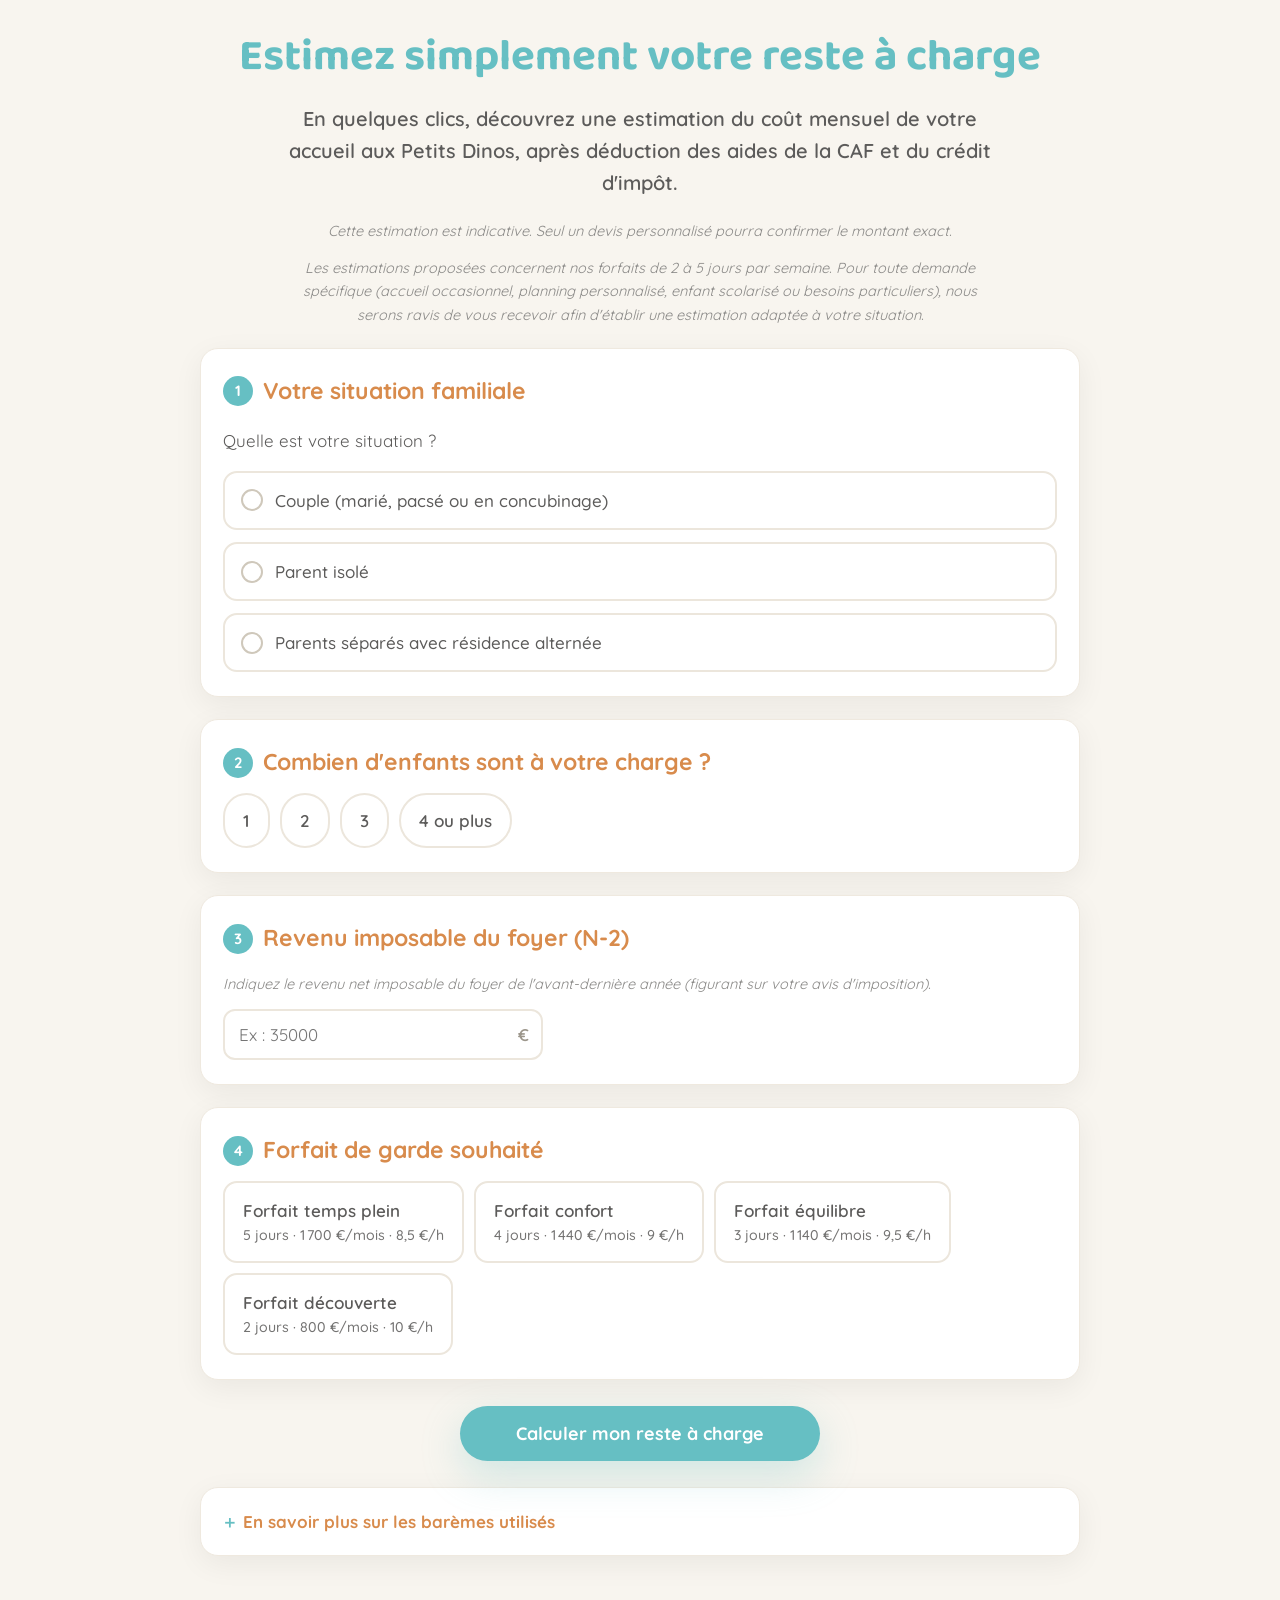
==== daggy/index.html @ 1bc68502 "daggy website" ====
<!DOCTYPE html>
<html lang="fr">
<head>
<meta charset="UTF-8" />
<meta name="viewport" content="width=device-width, initial-scale=1.0" />
<title>Estimez votre reste à charge — Les Petits Dinos</title>

<!-- Police Quicksand (sous-titres + corps de texte) -->
<link rel="preconnect" href="https://fonts.googleapis.com" />
<link rel="preconnect" href="https://fonts.gstatic.com" crossorigin />
<link href="https://fonts.googleapis.com/css2?family=Quicksand:wght@400;500;600;700&family=Baloo+2:wght@500;600;700&display=swap" rel="stylesheet" />

<style>
/* =========================================================================
   POLICE DU TITRE : "VAG Rounded Next"
   -------------------------------------------------------------------------
   Cette police n'est pas gratuite/téléchargeable automatiquement.
   - Si tu possèdes le fichier de la police (.woff2 / .otf), dépose-le à côté
     de cette page et dé-commente le bloc @font-face ci-dessous en mettant le
     bon nom de fichier. Le titre l'utilisera alors automatiquement.
   - Sinon, une police arrondie de remplacement très proche ("Baloo 2") est
     utilisée pour conserver le même style.
   =========================================================================
*/
/*
@font-face {
  font-family: "VAG Rounded Next";
  src: url("VAGRoundedNext.woff2") format("woff2");
  font-weight: 400 700;
  font-display: swap;
}
*/
</style>

<!-- =========================================================================
     ⚙️  CONFIG  —  ZONE À MODIFIER FACILEMENT
     -------------------------------------------------------------------------
     Tout ce que tu peux changer toi-même se trouve dans le bloc CONFIG juste
     en dessous (au début de la balise <script>). Tu n'as PAS besoin de
     toucher au reste de la page.

     Tu peux notamment changer :
       • le prix de tes forfaits (mensuel + tarif horaire) ;
       • les montants de prise en charge CAF (CMG) ;
       • les plafonds de revenus ;
       • les règles du crédit d'impôt.

     Pour passer un jour d'un "forfait jour" à un "forfait heure", voir la note
     "MODE TARIFAIRE" dans la CONFIG.
     ========================================================================= -->

<style>
:root{
  /* 🎨 Couleurs (modifiables) */
  --turquoise: #66BFC3;   /* Titres */
  --orange:    #D88B4C;   /* Sous-titres */
  --texte:     #5C5B5A;   /* Corps de texte */
  --beige:     #F8F5EF;   /* Fond de page */

  --turquoise-clair: #e3f3f4;
  --orange-clair:    #f7e9db;
  --blanc: #ffffff;
  --ombre: 0 8px 30px rgba(0,0,0,.06);
  --ombre-forte: 0 14px 40px rgba(102,191,195,.28);
  --radius: 18px;

  --font-titre: "VAG Rounded Next", "Baloo 2", "Quicksand", system-ui, sans-serif;
  --font-corps: "Quicksand", system-ui, -apple-system, sans-serif;
}

*{ box-sizing: border-box; }

body{
  margin:0;
  background: var(--beige);
  color: var(--texte);
  font-family: var(--font-corps);
  font-size: 17px;
  line-height: 1.6;
  -webkit-font-smoothing: antialiased;
}

.wrap{
  max-width: 920px;
  margin: 0 auto;
  padding: 32px 20px 80px;
}

/* ---------- Titres ---------- */
h1{
  font-family: var(--font-titre);
  color: var(--turquoise);
  font-size: clamp(28px, 5vw, 44px);
  line-height: 1.15;
  margin: 0 0 18px;
  text-align: center;
}
h2{
  font-family: var(--font-corps);
  color: var(--orange);
  font-weight: 700;
  font-size: clamp(18px, 3.2vw, 23px);
  margin: 0 0 14px;
}
.intro{
  text-align: center;
  max-width: 720px;
  margin: 0 auto 14px;
}
.intro .lead{
  font-weight: 600;
  color: var(--texte);
  font-size: clamp(17px, 2.4vw, 20px);
}
.note{
  font-size: 14.5px;
  color: #8a8987;
  font-style: italic;
}

/* ---------- Carte étape ---------- */
.card{
  background: var(--blanc);
  border-radius: var(--radius);
  box-shadow: var(--ombre);
  padding: 24px 22px;
  margin: 22px 0;
  border: 1px solid #efe9df;
}
.step-num{
  display:inline-flex;
  align-items:center;
  justify-content:center;
  width: 30px; height: 30px;
  border-radius: 50%;
  background: var(--turquoise);
  color: #fff;
  font-weight: 700;
  font-size: 15px;
  margin-right: 10px;
  flex: 0 0 auto;
}
.step-head{ display:flex; align-items:center; margin-bottom: 6px; }
.step-head h2{ margin: 0; }

/* ---------- Options (radios stylisées) ---------- */
.options{ display: grid; gap: 12px; margin-top: 12px; }
.opt{
  position: relative;
  display: flex;
  align-items: center;
  gap: 12px;
  padding: 14px 16px;
  border: 2px solid #ece6dc;
  border-radius: 14px;
  cursor: pointer;
  transition: all .15s ease;
  background: #fff;
  font-weight: 500;
}
.opt:hover{ border-color: var(--turquoise); background: var(--turquoise-clair); }
.opt input{ position:absolute; opacity:0; pointer-events:none; }
.opt .dot{
  width: 22px; height: 22px; border-radius: 50%;
  border: 2px solid #cfc8bb; flex: 0 0 auto;
  display:flex; align-items:center; justify-content:center;
  transition: all .15s ease;
}
.opt input:checked + .dot{ border-color: var(--turquoise); }
.opt input:checked + .dot::after{
  content:""; width: 12px; height:12px; border-radius:50%; background: var(--turquoise);
}
.opt.selected{ border-color: var(--turquoise); background: var(--turquoise-clair); }

/* Options "puces" en ligne (enfants / forfaits) */
.chips{ display:flex; flex-wrap:wrap; gap: 10px; margin-top: 12px; }
.chip{
  position: relative;
  padding: 12px 18px;
  border: 2px solid #ece6dc;
  border-radius: 999px;
  cursor: pointer;
  font-weight: 600;
  background:#fff;
  transition: all .15s ease;
  user-select: none;
}
.chip:hover{ border-color: var(--turquoise); }
.chip input{ position:absolute; opacity:0; pointer-events:none; }
.chip.selected{ background: var(--turquoise); color:#fff; border-color: var(--turquoise); }

.forfait-chip{ border-radius: 14px; padding: 14px 18px; text-align:left; }
.forfait-chip small{ display:block; font-weight:500; opacity:.85; }

/* ---------- Champs ---------- */
.field{ margin-top: 14px; }
label.lbl{ display:block; font-weight:600; margin-bottom: 6px; }
input[type="number"]{
  width: 100%;
  max-width: 320px;
  padding: 13px 14px;
  border: 2px solid #ece6dc;
  border-radius: 12px;
  font-family: var(--font-corps);
  font-size: 17px;
  color: var(--texte);
  background:#fff;
}
input[type="number"]:focus{ outline:none; border-color: var(--turquoise); }
.suffix-eu{ position: relative; max-width: 320px; }
.suffix-eu::after{
  content:"€"; position:absolute; right:14px; top:50%; transform: translateY(-50%);
  color:#9c968b; font-weight:600;
}

/* ---------- Messages contextuels ---------- */
.hint{
  margin-top: 14px;
  padding: 14px 16px;
  border-radius: 12px;
  font-size: 15px;
  display:none;
}
.hint.show{ display:block; }
.hint.info{ background: var(--turquoise-clair); border:1px solid #bfe3e4; color:#3b8a8d; }
.hint.warn{ background: #fbeede; border:1px solid #f0d2ac; color:#a8682f; }
.hidden{ display:none !important; }

/* ---------- Bouton ---------- */
.btn{
  display:inline-flex; align-items:center; gap:10px; justify-content:center;
  background: var(--turquoise);
  color:#fff; border:none; cursor:pointer;
  font-family: var(--font-corps); font-weight:700; font-size: 18px;
  padding: 16px 30px; border-radius: 999px;
  box-shadow: var(--ombre-forte);
  transition: transform .12s ease, filter .12s ease;
  width: 100%;
  max-width: 360px;
}
.btn:hover{ filter: brightness(1.04); transform: translateY(-1px); }
.btn.secondary{ background: var(--orange); box-shadow: 0 14px 40px rgba(216,139,76,.28); }
.btn.ghost{ background:#fff; color: var(--turquoise); border:2px solid var(--turquoise); box-shadow:none; }
.center{ text-align:center; }
.btn-row{ display:flex; justify-content:center; margin-top: 26px; }

.error-msg{
  color: #c0392b; font-weight:600; text-align:center; margin-top: 14px; display:none;
}
.error-msg.show{ display:block; }

/* ---------- Résultats ---------- */
#resultats{ display:none; margin-top: 14px; }
.result-grid{
  display:grid;
  grid-template-columns: repeat(2, 1fr);
  gap: 16px;
  margin-top: 18px;
}
.rcard{
  background:#fff;
  border-radius: var(--radius);
  border: 2px solid #efe7da;
  padding: 20px 18px;
  text-align:center;
  box-shadow: var(--ombre);
}
.rcard .rtitle{
  font-family: var(--font-corps);
  font-weight:700;
  color: var(--orange);
  font-size: 17px;
  margin-bottom: 4px;
}
.rcard .rdays{ font-size: 13px; color:#9c968b; margin-bottom: 12px; }
.rcard .rmonth{ font-size: 30px; font-weight:700; color: var(--texte); line-height:1.1; }
.rcard .rmonth small{ font-size: 15px; font-weight:600; color:#9c968b; }
.rcard .rsub{ font-size: 14px; color:#7d7c7a; margin-top: 8px; }

.rcard.choisi{
  grid-column: 1 / -1;
  border: 3px solid var(--turquoise);
  background: linear-gradient(180deg, var(--turquoise-clair), #fff);
  box-shadow: var(--ombre-forte);
  transform: scale(1);
}
.rcard.choisi .rtitle{ color: var(--turquoise); font-size: 22px; }
.rcard.choisi .badge{
  display:inline-block; background: var(--turquoise); color:#fff;
  font-size: 12px; font-weight:700; padding: 4px 12px; border-radius:999px;
  margin-bottom: 10px; letter-spacing:.3px;
}
.rcard.choisi .rmonth{ font-size: 44px; color: var(--turquoise); }

.result-intro{ text-align:center; }
.result-intro h2{ color: var(--turquoise); font-family: var(--font-titre); font-size: clamp(22px,4vw,32px); }

/* ---------- Accordéon "En savoir plus" ---------- */
details.more{
  margin-top: 26px; background:#fff; border-radius: var(--radius);
  border:1px solid #efe9df; padding: 4px 20px; box-shadow: var(--ombre);
}
details.more summary{
  cursor:pointer; font-weight:700; color: var(--orange); padding: 16px 0; list-style:none;
}
details.more summary::-webkit-details-marker{ display:none; }
details.more summary::before{ content:"＋ "; color: var(--turquoise); }
details.more[open] summary::before{ content:"－ "; }
table.bareme{ width:100%; border-collapse: collapse; font-size: 14px; margin: 8px 0 20px; }
table.bareme th, table.bareme td{ border:1px solid #eadfce; padding: 8px 10px; text-align:center; }
table.bareme th{ background: var(--turquoise-clair); color:#3b8a8d; font-weight:700; }
table.bareme caption{ text-align:left; font-weight:700; color: var(--texte); margin-bottom: 8px; }

/* ---------- Responsive ---------- */
@media (max-width: 560px){
  body{ font-size: 16px; }
  .result-grid{ grid-template-columns: 1fr; }
  .card{ padding: 20px 16px; }
}
</style>
</head>
<body>
<div class="wrap">

  <!-- ============ INTRO ============ -->
  <h1>Estimez simplement votre reste à charge</h1>
  <div class="intro">
    <p class="lead">En quelques clics, découvrez une estimation du coût mensuel de votre accueil aux Petits Dinos, après déduction des aides de la CAF et du crédit d'impôt.</p>
    <p class="note">Cette estimation est indicative. Seul un devis personnalisé pourra confirmer le montant exact.</p>
    <p class="note">Les estimations proposées concernent nos forfaits de 2 à 5 jours par semaine. Pour toute demande spécifique (accueil occasionnel, planning personnalisé, enfant scolarisé ou besoins particuliers), nous serons ravis de vous recevoir afin d'établir une estimation adaptée à votre situation.</p>
  </div>

  <!-- ============ FORMULAIRE ============ -->
  <form id="form" novalidate>

    <!-- ÉTAPE 1 : situation familiale -->
    <section class="card">
      <div class="step-head"><span class="step-num">1</span><h2>Votre situation familiale</h2></div>
      <p>Quelle est votre situation ?</p>
      <div class="options" id="situation">
        <label class="opt"><input type="radio" name="situation" value="couple"><span class="dot"></span>Couple (marié, pacsé ou en concubinage)</label>
        <label class="opt"><input type="radio" name="situation" value="isole"><span class="dot"></span>Parent isolé</label>
        <label class="opt"><input type="radio" name="situation" value="alternee"><span class="dot"></span>Parents séparés avec résidence alternée</label>
      </div>

      <!-- Question complémentaire si résidence alternée -->
      <div id="bloc-alternee" class="hidden field">
        <label class="lbl">Êtes-vous le parent qui percevra les aides de la CAF ?</label>
        <div class="options" id="percoit-caf">
          <label class="opt"><input type="radio" name="percoit" value="oui"><span class="dot"></span>Oui</label>
          <label class="opt"><input type="radio" name="percoit" value="non"><span class="dot"></span>Non</label>
          <label class="opt"><input type="radio" name="percoit" value="nsp"><span class="dot"></span>Je ne sais pas encore</label>
        </div>
        <div id="hint-non" class="hint warn">L'estimation ne peut être réalisée que pour le parent qui percevra le CMG. Nous pourrons vous accompagner lors de votre rendez-vous.</div>
        <div id="hint-nsp" class="hint info">Cette estimation est réalisée à titre indicatif. Le montant définitif dépendra du parent allocataire déclaré auprès de la CAF.</div>
      </div>
    </section>

    <!-- ÉTAPE 2 : enfants à charge -->
    <section class="card">
      <div class="step-head"><span class="step-num">2</span><h2>Combien d'enfants sont à votre charge ?</h2></div>
      <div class="chips" id="enfants">
        <label class="chip"><input type="radio" name="enfants" value="1">1</label>
        <label class="chip"><input type="radio" name="enfants" value="2">2</label>
        <label class="chip"><input type="radio" name="enfants" value="3">3</label>
        <label class="chip"><input type="radio" name="enfants" value="4plus">4 ou plus</label>
      </div>
      <div id="bloc-nb-enfants" class="hidden field">
        <label class="lbl" for="nbEnfants">Indiquez le nombre exact d'enfants</label>
        <input type="number" id="nbEnfants" min="4" step="1" placeholder="4" inputmode="numeric">
      </div>
    </section>

    <!-- ÉTAPE 3 : revenus N-2 -->
    <section class="card">
      <div class="step-head"><span class="step-num">3</span><h2>Revenu imposable du foyer (N-2)</h2></div>
      <p class="note">Indiquez le revenu net imposable du foyer de l'avant-dernière année (figurant sur votre avis d'imposition).</p>
      <div class="field suffix-eu">
        <input type="number" id="revenu" min="0" step="1" placeholder="Ex : 35000" inputmode="numeric">
      </div>
    </section>

    <!-- ÉTAPE 4 : forfait -->
    <section class="card">
      <div class="step-head"><span class="step-num">4</span><h2>Forfait de garde souhaité</h2></div>
      <div class="chips" id="forfaits"><!-- rempli par le script --></div>
    </section>

    <div class="error-msg" id="error">Merci de compléter toutes les étapes pour lancer l'estimation.</div>

    <div class="btn-row">
      <button type="submit" class="btn" id="btn-calc">Calculer mon reste à charge</button>
    </div>
  </form>

  <!-- ============ RÉSULTATS ============ -->
  <section id="resultats" class="card">
    <div class="result-intro">
      <h2>Votre reste à charge, toutes aides déduites</h2>
      <p class="note">(hors participation éventuelle de votre entreprise)</p>
    </div>

    <div class="result-grid" id="cartes"><!-- rempli par le script --></div>

    <p class="note center" style="margin-top:24px;">Cette estimation est communiquée à titre indicatif. Seul un devis établi par Les Petits Dinos fait foi. Pour obtenir un devis personnalisé, merci de bien vouloir nous contacter.</p>

    <div class="btn-row">
      <!-- 👉 Plus tard : remplacer le href "#" par une adresse mail (mailto:...) ou un lien d'agenda en ligne -->
      <a class="btn secondary" id="btn-rdv" href="#">Prendre rendez-vous</a>
    </div>

    <div class="btn-row" style="margin-top:12px;">
      <button type="button" class="btn ghost" id="btn-reset">Modifier mes informations</button>
    </div>
  </section>

  <!-- ============ EN SAVOIR PLUS (barèmes) ============ -->
  <details class="more">
    <summary>En savoir plus sur les barèmes utilisés</summary>

    <table class="bareme" id="table-plafonds">
      <caption>Plafonds de revenus 2024 (en vigueur jusqu'au 31 décembre 2026)</caption>
      <thead>
        <tr><th>Enfant(s) à charge</th><th>Tranche 1 : revenus inférieurs à</th><th>Tranche 2 : revenus ne dépassant pas</th><th>Tranche 3 : revenus supérieurs à</th></tr>
      </thead>
      <tbody><!-- rempli par le script --></tbody>
    </table>
    <p class="note">Ces plafonds sont majorés de 40 % si vous élevez seul votre ou vos enfants.</p>

    <table class="bareme" id="table-cmg" style="margin-top:24px;">
      <caption>Prise en charge mensuelle (micro-crèche), enfant de moins de 3 ans</caption>
      <thead>
        <tr><th>Âge de l'enfant gardé</th><th>Tranche 1</th><th>Tranche 2</th><th>Tranche 3</th></tr>
      </thead>
      <tbody><!-- rempli par le script --></tbody>
    </table>
  </details>

</div>

<script>
/* =========================================================================
   ⚙️ CONFIG — MODIFIE UNIQUEMENT LES VALEURS CI-DESSOUS
   ========================================================================= */
const CONFIG = {

  /* --- TES FORFAITS ---------------------------------------------------------
     Pour chaque forfait :
       nom        : nom affiché (ex. "Forfait temps plein")
       jours      : nombre de jours par semaine
       prixMois   : prix du forfait en € par mois
       tarifHeure : tarif horaire affiché en € (information)
     L'ordre n'a pas d'importance, les cartes seront affichées de 5 → 2 jours.

     ➜ MODE TARIFAIRE : aujourd'hui tu factures au mois (prixMois).
        Si un jour tu passes en "forfait heure", il te suffira de recalculer
        prixMois = tarifHeure × heuresParMois (voir plus bas). Les calculs
        d'aides se basent toujours sur le coût mensuel (prixMois).
  ------------------------------------------------------------------------- */
  forfaits: [
    { id:"5j", nom:"Forfait temps plein", sous:"5 jours", jours:5, prixMois:1700, tarifHeure:8.5 },
    { id:"4j", nom:"Forfait confort",     sous:"4 jours", jours:4, prixMois:1440, tarifHeure:9   },
    { id:"3j", nom:"Forfait équilibre",   sous:"3 jours", jours:3, prixMois:1140, tarifHeure:9.5 },
    { id:"2j", nom:"Forfait découverte",  sous:"2 jours", jours:2, prixMois:800,  tarifHeure:10  },
  ],

  /* Nombre d'heures de garde par jour et nombre de semaines facturées par mois.
     Sert à convertir le coût mensuel en coût journalier et horaire.          */
  heuresParJour: 10,
  semainesParMois: 4,

  /* --- PRISE EN CHARGE CAF (CMG) en € / mois, selon la tranche ------------- */
  /* (Tableau "Vous avez recours à une micro-crèche", enfant de moins de 3 ans) */
  cmg: { tranche1: 992.13, tranche2: 855.25, tranche3: 718.41 },

  /* --- PLAFONDS DE REVENUS (€ / an) --------------------------------------- */
  plafonds: {
    tranche1_1enfant: 24333,   // seuil tranche 1 pour 1 enfant
    tranche2_1enfant: 54075,   // seuil tranche 2 pour 1 enfant
    parEnfantSupp_tranche1: 3453,
    parEnfantSupp_tranche2: 7676,
    majorationParentIsole: 1.40, // +40 % pour un parent isolé
  },

  /* --- RÈGLE DU RESTE À CHARGE MINIMUM ------------------------------------ */
  resteAChargeMinimum: 0.15,   // il reste toujours au moins 15 % à charge

  /* --- CRÉDIT D'IMPÔT ----------------------------------------------------- */
  creditImpot: {
    taux: 0.50,                 // 50 % des frais de garde
    plafondDepensesAnnuel: 3500 // dépenses retenues plafonnées à 3500 €/an
    // → réduction maximale = 3500 × 50 % = 1750 € / an
  },
};
/* =========================================================================
   FIN DE LA CONFIG — tu n'as normalement pas besoin de modifier en dessous
   ========================================================================= */


/* ---------- Utilitaires ---------- */
const $  = (s, el=document) => el.querySelector(s);
const $$ = (s, el=document) => [...el.querySelectorAll(s)];
const eur0 = n => Math.round(n).toLocaleString("fr-FR") + " €";
const eur2 = n => n.toLocaleString("fr-FR", {minimumFractionDigits:2, maximumFractionDigits:2}) + " €";

/* ---------- Remplissage dynamique ---------- */
function initForfaits(){
  const wrap = $("#forfaits");
  // affichés de 5 vers 2 jours
  [...CONFIG.forfaits].sort((a,b)=>b.jours-a.jours).forEach(f=>{
    const label = document.createElement("label");
    label.className = "chip forfait-chip";
    label.innerHTML = `<input type="radio" name="forfait" value="${f.id}">${f.nom}
      <small>${f.sous} · ${eur0(f.prixMois)}/mois · ${f.tarifHeure.toLocaleString("fr-FR")} €/h</small>`;
    wrap.appendChild(label);
  });
}

function initBaremes(){
  // Tableau plafonds (exemples pour 1, 2, 3 enfants)
  const tb = $("#table-plafonds tbody");
  [1,2,3].forEach(n=>{
    const t1 = plafondTranche1(n), t2 = plafondTranche2(n);
    tb.insertAdjacentHTML("beforeend",
      `<tr><td>${n} enfant${n>1?"s":""}</td><td>${eur0(t1)}</td><td>${eur0(t2)}</td><td>${eur0(t2)}</td></tr>`);
  });
  tb.insertAdjacentHTML("beforeend",
    `<tr><td>Par enfant en plus</td><td>+ ${eur0(CONFIG.plafonds.parEnfantSupp_tranche1)}</td>
     <td colspan="2">+ ${eur0(CONFIG.plafonds.parEnfantSupp_tranche2)}</td></tr>`);

  // Tableau CMG
  $("#table-cmg tbody").innerHTML =
    `<tr><td>- de 3 ans</td><td>${eur2(CONFIG.cmg.tranche1)}</td>
     <td>${eur2(CONFIG.cmg.tranche2)}</td><td>${eur2(CONFIG.cmg.tranche3)}</td></tr>`;
}

/* ---------- Plafonds / tranche ---------- */
function plafondTranche1(nbEnfants){
  return CONFIG.plafonds.tranche1_1enfant + (nbEnfants-1)*CONFIG.plafonds.parEnfantSupp_tranche1;
}
function plafondTranche2(nbEnfants){
  return CONFIG.plafonds.tranche2_1enfant + (nbEnfants-1)*CONFIG.plafonds.parEnfantSupp_tranche2;
}
function trouverTranche(revenu, nbEnfants, parentIsole){
  let t1 = plafondTranche1(nbEnfants);
  let t2 = plafondTranche2(nbEnfants);
  if(parentIsole){
    t1 *= CONFIG.plafonds.majorationParentIsole;
    t2 *= CONFIG.plafonds.majorationParentIsole;
  }
  if(revenu < t1) return 1;
  if(revenu <= t2) return 2;
  return 3;
}

/* ---------- Calcul du reste à charge pour UN forfait ---------- */
function calculerForfait(forfait, tranche){
  const cout = forfait.prixMois;
  const cmgMax = CONFIG.cmg["tranche"+tranche];

  // L'aide CAF ne peut pas réduire le coût en dessous de 15 % de reste à charge
  const aideMax = cout * (1 - CONFIG.resteAChargeMinimum);
  const aideCAF = Math.min(cmgMax, aideMax);

  const racAvantCI = cout - aideCAF;             // reste à charge mensuel avant crédit d'impôt

  // Crédit d'impôt : 50 % du reste à charge annuel, dépenses plafonnées
  const racAnnuel = racAvantCI * 12;
  const depensesRetenues = Math.min(racAnnuel, CONFIG.creditImpot.plafondDepensesAnnuel);
  const creditAnnuel = depensesRetenues * CONFIG.creditImpot.taux;
  const creditMensuel = creditAnnuel / 12;

  const racFinalMois = racAvantCI - creditMensuel;

  const joursParMois = forfait.jours * CONFIG.semainesParMois;
  const heuresParMois = joursParMois * CONFIG.heuresParJour;

  return {
    forfait,
    mois:  racFinalMois,
    jour:  racFinalMois / joursParMois,
    heure: racFinalMois / heuresParMois,
  };
}

/* ---------- Affichage des résultats ---------- */
function afficherResultats(tranche, idForfaitChoisi){
  const cartes = $("#cartes");
  cartes.innerHTML = "";

  const ordonnes = [...CONFIG.forfaits].sort((a,b)=>b.jours-a.jours);
  ordonnes.forEach(f=>{
    const r = calculerForfait(f, tranche);
    const choisi = (f.id === idForfaitChoisi);
    const carte = document.createElement("div");
    carte.className = "rcard" + (choisi ? " choisi" : "");
    carte.innerHTML = `
      ${choisi ? '<div class="badge">FORFAIT CHOISI</div>' : ''}
      <div class="rtitle">${f.nom}</div>
      <div class="rdays">${f.sous}</div>
      <div class="rmonth">${eur0(r.mois)} <small>/ mois</small></div>
      <div class="rsub">${eur2(r.jour)} / jour · ${eur2(r.heure)} / heure</div>`;
    cartes.appendChild(carte);
  });

  $("#form").classList.add("hidden");
  const res = $("#resultats");
  res.style.display = "block";
  res.scrollIntoView({behavior:"smooth", block:"start"});
}

/* ---------- Interactions ---------- */
function setupInteractions(){
  // surlignage des options/chips sélectionnées
  function refreshSelected(name){
    $$(`input[name="${name}"]`).forEach(i=>{
      const box = i.closest(".opt, .chip");
      if(box) box.classList.toggle("selected", i.checked);
    });
  }

  // ÉTAPE 1 — situation
  $$('input[name="situation"]').forEach(i=> i.addEventListener("change", ()=>{
    refreshSelected("situation");
    $("#bloc-alternee").classList.toggle("hidden", i.value!=="alternee" || !i.checked);
  }));

  // résidence alternée — qui perçoit la CAF ?
  $$('input[name="percoit"]').forEach(i=> i.addEventListener("change", ()=>{
    refreshSelected("percoit");
    $("#hint-non").classList.toggle("show", i.value==="non");
    $("#hint-nsp").classList.toggle("show", i.value==="nsp");
  }));

  // ÉTAPE 2 — enfants
  $$('input[name="enfants"]').forEach(i=> i.addEventListener("change", ()=>{
    refreshSelected("enfants");
    $("#bloc-nb-enfants").classList.toggle("hidden", i.value!=="4plus");
  }));

  // ÉTAPE 4 — forfait
  $("#forfaits").addEventListener("change", ()=> refreshSelected("forfait"));

  // Soumission
  $("#form").addEventListener("submit", e=>{
    e.preventDefault();
    lancerCalcul();
  });

  // Reset
  $("#btn-reset").addEventListener("click", ()=>{
    $("#resultats").style.display = "none";
    $("#form").classList.remove("hidden");
    $("#form").scrollIntoView({behavior:"smooth", block:"start"});
  });
}

function showError(msg){
  const e = $("#error");
  e.textContent = msg;
  e.classList.add("show");
  e.scrollIntoView({behavior:"smooth", block:"center"});
}

function lancerCalcul(){
  $("#error").classList.remove("show");

  const situation = ($('input[name="situation"]:checked')||{}).value;
  const enfantsVal = ($('input[name="enfants"]:checked')||{}).value;
  const revenu = parseFloat($("#revenu").value);
  const idForfait = ($('input[name="forfait"]:checked')||{}).value;

  // Validations
  if(!situation) return showError("Merci d'indiquer votre situation familiale (étape 1).");

  if(situation==="alternee"){
    const percoit = ($('input[name="percoit"]:checked')||{}).value;
    if(!percoit) return showError("Merci d'indiquer si vous percevrez les aides de la CAF (étape 1).");
    if(percoit==="non") return showError("L'estimation ne peut être réalisée que pour le parent qui percevra le CMG. Modifiez votre réponse ou contactez-nous.");
  }

  if(!enfantsVal) return showError("Merci d'indiquer le nombre d'enfants à charge (étape 2).");
  let nbEnfants = enfantsVal==="4plus" ? parseInt($("#nbEnfants").value,10) : parseInt(enfantsVal,10);
  if(enfantsVal==="4plus" && (!nbEnfants || nbEnfants<4))
    return showError("Merci d'indiquer le nombre exact d'enfants (4 ou plus).");

  if(isNaN(revenu) || revenu<0) return showError("Merci d'indiquer le revenu du foyer N-2 (étape 3).");

  if(!idForfait) return showError("Merci de choisir un forfait (étape 4).");

  const parentIsole = (situation==="isole");
  const tranche = trouverTranche(revenu, nbEnfants, parentIsole);

  afficherResultats(tranche, idForfait);
}

/* ---------- Init ---------- */
initForfaits();
initBaremes();
setupInteractions();
</script>
</body>
</html>
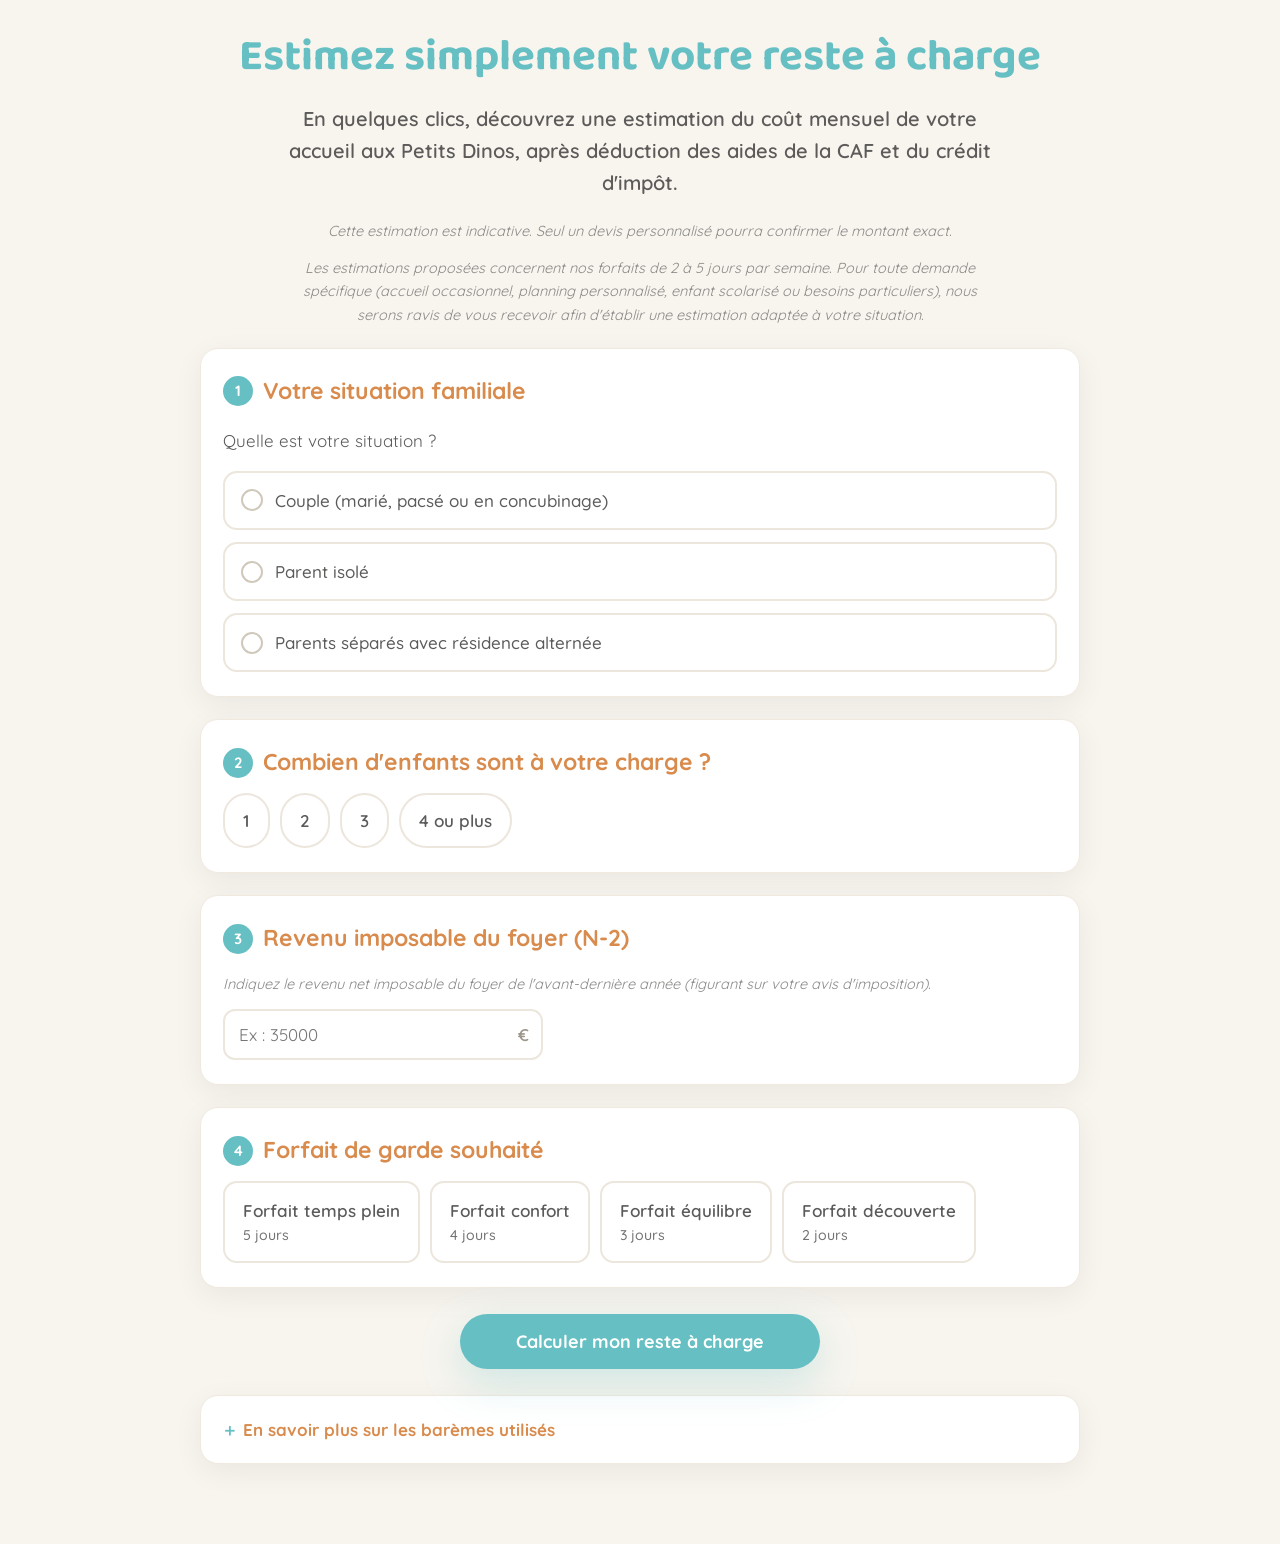
==== commit af048cb5: "daggy website" ====
--- a/daggy/index.html
+++ b/daggy/index.html
@@ -1,17 +1,20 @@
 <!DOCTYPE html>
 <html lang="fr">
+
 <head>
-<meta charset="UTF-8" />
-<meta name="viewport" content="width=device-width, initial-scale=1.0" />
-<title>Estimez votre reste à charge — Les Petits Dinos</title>
-
-<!-- Police Quicksand (sous-titres + corps de texte) -->
-<link rel="preconnect" href="https://fonts.googleapis.com" />
-<link rel="preconnect" href="https://fonts.gstatic.com" crossorigin />
-<link href="https://fonts.googleapis.com/css2?family=Quicksand:wght@400;500;600;700&family=Baloo+2:wght@500;600;700&display=swap" rel="stylesheet" />
-
-<style>
-/* =========================================================================
+  <meta charset="UTF-8" />
+  <meta name="viewport" content="width=device-width, initial-scale=1.0" />
+  <title>Estimez votre reste à charge — Les Petits Dinos</title>
+
+  <!-- Police Quicksand (sous-titres + corps de texte) -->
+  <link rel="preconnect" href="https://fonts.googleapis.com" />
+  <link rel="preconnect" href="https://fonts.gstatic.com" crossorigin />
+  <link
+    href="https://fonts.googleapis.com/css2?family=Quicksand:wght@400;500;600;700&family=Baloo+2:wght@500;600;700&display=swap"
+    rel="stylesheet" />
+
+  <style>
+    /* =========================================================================
    POLICE DU TITRE : "VAG Rounded Next"
    -------------------------------------------------------------------------
    Cette police n'est pas gratuite/téléchargeable automatiquement.
@@ -22,7 +25,7 @@
      utilisée pour conserver le même style.
    =========================================================================
 */
-/*
+    /*
 @font-face {
   font-family: "VAG Rounded Next";
   src: url("VAGRoundedNext.woff2") format("woff2");
@@ -30,9 +33,9 @@
   font-display: swap;
 }
 */
-</style>
-
-<!-- =========================================================================
+  </style>
+
+  <!-- =========================================================================
      ⚙️  CONFIG  —  ZONE À MODIFIER FACILEMENT
      -------------------------------------------------------------------------
      Tout ce que tu peux changer toi-même se trouve dans le bloc CONFIG juste
@@ -49,655 +52,948 @@
      "MODE TARIFAIRE" dans la CONFIG.
      ========================================================================= -->
 
-<style>
-:root{
-  /* 🎨 Couleurs (modifiables) */
-  --turquoise: #66BFC3;   /* Titres */
-  --orange:    #D88B4C;   /* Sous-titres */
-  --texte:     #5C5B5A;   /* Corps de texte */
-  --beige:     #F8F5EF;   /* Fond de page */
-
-  --turquoise-clair: #e3f3f4;
-  --orange-clair:    #f7e9db;
-  --blanc: #ffffff;
-  --ombre: 0 8px 30px rgba(0,0,0,.06);
-  --ombre-forte: 0 14px 40px rgba(102,191,195,.28);
-  --radius: 18px;
-
-  --font-titre: "VAG Rounded Next", "Baloo 2", "Quicksand", system-ui, sans-serif;
-  --font-corps: "Quicksand", system-ui, -apple-system, sans-serif;
-}
-
-*{ box-sizing: border-box; }
-
-body{
-  margin:0;
-  background: var(--beige);
-  color: var(--texte);
-  font-family: var(--font-corps);
-  font-size: 17px;
-  line-height: 1.6;
-  -webkit-font-smoothing: antialiased;
-}
-
-.wrap{
-  max-width: 920px;
-  margin: 0 auto;
-  padding: 32px 20px 80px;
-}
-
-/* ---------- Titres ---------- */
-h1{
-  font-family: var(--font-titre);
-  color: var(--turquoise);
-  font-size: clamp(28px, 5vw, 44px);
-  line-height: 1.15;
-  margin: 0 0 18px;
-  text-align: center;
-}
-h2{
-  font-family: var(--font-corps);
-  color: var(--orange);
-  font-weight: 700;
-  font-size: clamp(18px, 3.2vw, 23px);
-  margin: 0 0 14px;
-}
-.intro{
-  text-align: center;
-  max-width: 720px;
-  margin: 0 auto 14px;
-}
-.intro .lead{
-  font-weight: 600;
-  color: var(--texte);
-  font-size: clamp(17px, 2.4vw, 20px);
-}
-.note{
-  font-size: 14.5px;
-  color: #8a8987;
-  font-style: italic;
-}
-
-/* ---------- Carte étape ---------- */
-.card{
-  background: var(--blanc);
-  border-radius: var(--radius);
-  box-shadow: var(--ombre);
-  padding: 24px 22px;
-  margin: 22px 0;
-  border: 1px solid #efe9df;
-}
-.step-num{
-  display:inline-flex;
-  align-items:center;
-  justify-content:center;
-  width: 30px; height: 30px;
-  border-radius: 50%;
-  background: var(--turquoise);
-  color: #fff;
-  font-weight: 700;
-  font-size: 15px;
-  margin-right: 10px;
-  flex: 0 0 auto;
-}
-.step-head{ display:flex; align-items:center; margin-bottom: 6px; }
-.step-head h2{ margin: 0; }
-
-/* ---------- Options (radios stylisées) ---------- */
-.options{ display: grid; gap: 12px; margin-top: 12px; }
-.opt{
-  position: relative;
-  display: flex;
-  align-items: center;
-  gap: 12px;
-  padding: 14px 16px;
-  border: 2px solid #ece6dc;
-  border-radius: 14px;
-  cursor: pointer;
-  transition: all .15s ease;
-  background: #fff;
-  font-weight: 500;
-}
-.opt:hover{ border-color: var(--turquoise); background: var(--turquoise-clair); }
-.opt input{ position:absolute; opacity:0; pointer-events:none; }
-.opt .dot{
-  width: 22px; height: 22px; border-radius: 50%;
-  border: 2px solid #cfc8bb; flex: 0 0 auto;
-  display:flex; align-items:center; justify-content:center;
-  transition: all .15s ease;
-}
-.opt input:checked + .dot{ border-color: var(--turquoise); }
-.opt input:checked + .dot::after{
-  content:""; width: 12px; height:12px; border-radius:50%; background: var(--turquoise);
-}
-.opt.selected{ border-color: var(--turquoise); background: var(--turquoise-clair); }
-
-/* Options "puces" en ligne (enfants / forfaits) */
-.chips{ display:flex; flex-wrap:wrap; gap: 10px; margin-top: 12px; }
-.chip{
-  position: relative;
-  padding: 12px 18px;
-  border: 2px solid #ece6dc;
-  border-radius: 999px;
-  cursor: pointer;
-  font-weight: 600;
-  background:#fff;
-  transition: all .15s ease;
-  user-select: none;
-}
-.chip:hover{ border-color: var(--turquoise); }
-.chip input{ position:absolute; opacity:0; pointer-events:none; }
-.chip.selected{ background: var(--turquoise); color:#fff; border-color: var(--turquoise); }
-
-.forfait-chip{ border-radius: 14px; padding: 14px 18px; text-align:left; }
-.forfait-chip small{ display:block; font-weight:500; opacity:.85; }
-
-/* ---------- Champs ---------- */
-.field{ margin-top: 14px; }
-label.lbl{ display:block; font-weight:600; margin-bottom: 6px; }
-input[type="number"]{
-  width: 100%;
-  max-width: 320px;
-  padding: 13px 14px;
-  border: 2px solid #ece6dc;
-  border-radius: 12px;
-  font-family: var(--font-corps);
-  font-size: 17px;
-  color: var(--texte);
-  background:#fff;
-}
-input[type="number"]:focus{ outline:none; border-color: var(--turquoise); }
-.suffix-eu{ position: relative; max-width: 320px; }
-.suffix-eu::after{
-  content:"€"; position:absolute; right:14px; top:50%; transform: translateY(-50%);
-  color:#9c968b; font-weight:600;
-}
-
-/* ---------- Messages contextuels ---------- */
-.hint{
-  margin-top: 14px;
-  padding: 14px 16px;
-  border-radius: 12px;
-  font-size: 15px;
-  display:none;
-}
-.hint.show{ display:block; }
-.hint.info{ background: var(--turquoise-clair); border:1px solid #bfe3e4; color:#3b8a8d; }
-.hint.warn{ background: #fbeede; border:1px solid #f0d2ac; color:#a8682f; }
-.hidden{ display:none !important; }
-
-/* ---------- Bouton ---------- */
-.btn{
-  display:inline-flex; align-items:center; gap:10px; justify-content:center;
-  background: var(--turquoise);
-  color:#fff; border:none; cursor:pointer;
-  font-family: var(--font-corps); font-weight:700; font-size: 18px;
-  padding: 16px 30px; border-radius: 999px;
-  box-shadow: var(--ombre-forte);
-  transition: transform .12s ease, filter .12s ease;
-  width: 100%;
-  max-width: 360px;
-}
-.btn:hover{ filter: brightness(1.04); transform: translateY(-1px); }
-.btn.secondary{ background: var(--orange); box-shadow: 0 14px 40px rgba(216,139,76,.28); }
-.btn.ghost{ background:#fff; color: var(--turquoise); border:2px solid var(--turquoise); box-shadow:none; }
-.center{ text-align:center; }
-.btn-row{ display:flex; justify-content:center; margin-top: 26px; }
-
-.error-msg{
-  color: #c0392b; font-weight:600; text-align:center; margin-top: 14px; display:none;
-}
-.error-msg.show{ display:block; }
-
-/* ---------- Résultats ---------- */
-#resultats{ display:none; margin-top: 14px; }
-.result-grid{
-  display:grid;
-  grid-template-columns: repeat(2, 1fr);
-  gap: 16px;
-  margin-top: 18px;
-}
-.rcard{
-  background:#fff;
-  border-radius: var(--radius);
-  border: 2px solid #efe7da;
-  padding: 20px 18px;
-  text-align:center;
-  box-shadow: var(--ombre);
-}
-.rcard .rtitle{
-  font-family: var(--font-corps);
-  font-weight:700;
-  color: var(--orange);
-  font-size: 17px;
-  margin-bottom: 4px;
-}
-.rcard .rdays{ font-size: 13px; color:#9c968b; margin-bottom: 12px; }
-.rcard .rmonth{ font-size: 30px; font-weight:700; color: var(--texte); line-height:1.1; }
-.rcard .rmonth small{ font-size: 15px; font-weight:600; color:#9c968b; }
-.rcard .rsub{ font-size: 14px; color:#7d7c7a; margin-top: 8px; }
-
-.rcard.choisi{
-  grid-column: 1 / -1;
-  border: 3px solid var(--turquoise);
-  background: linear-gradient(180deg, var(--turquoise-clair), #fff);
-  box-shadow: var(--ombre-forte);
-  transform: scale(1);
-}
-.rcard.choisi .rtitle{ color: var(--turquoise); font-size: 22px; }
-.rcard.choisi .badge{
-  display:inline-block; background: var(--turquoise); color:#fff;
-  font-size: 12px; font-weight:700; padding: 4px 12px; border-radius:999px;
-  margin-bottom: 10px; letter-spacing:.3px;
-}
-.rcard.choisi .rmonth{ font-size: 44px; color: var(--turquoise); }
-
-.result-intro{ text-align:center; }
-.result-intro h2{ color: var(--turquoise); font-family: var(--font-titre); font-size: clamp(22px,4vw,32px); }
-
-/* ---------- Accordéon "En savoir plus" ---------- */
-details.more{
-  margin-top: 26px; background:#fff; border-radius: var(--radius);
-  border:1px solid #efe9df; padding: 4px 20px; box-shadow: var(--ombre);
-}
-details.more summary{
-  cursor:pointer; font-weight:700; color: var(--orange); padding: 16px 0; list-style:none;
-}
-details.more summary::-webkit-details-marker{ display:none; }
-details.more summary::before{ content:"＋ "; color: var(--turquoise); }
-details.more[open] summary::before{ content:"－ "; }
-table.bareme{ width:100%; border-collapse: collapse; font-size: 14px; margin: 8px 0 20px; }
-table.bareme th, table.bareme td{ border:1px solid #eadfce; padding: 8px 10px; text-align:center; }
-table.bareme th{ background: var(--turquoise-clair); color:#3b8a8d; font-weight:700; }
-table.bareme caption{ text-align:left; font-weight:700; color: var(--texte); margin-bottom: 8px; }
-
-/* ---------- Responsive ---------- */
-@media (max-width: 560px){
-  body{ font-size: 16px; }
-  .result-grid{ grid-template-columns: 1fr; }
-  .card{ padding: 20px 16px; }
-}
-</style>
+  <style>
+    :root {
+      /* 🎨 Couleurs (modifiables) */
+      --turquoise: #66BFC3;
+      /* Titres */
+      --orange: #D88B4C;
+      /* Sous-titres */
+      --texte: #5C5B5A;
+      /* Corps de texte */
+      --beige: #F8F5EF;
+      /* Fond de page */
+
+      --turquoise-clair: #e3f3f4;
+      --orange-clair: #f7e9db;
+      --blanc: #ffffff;
+      --ombre: 0 8px 30px rgba(0, 0, 0, .06);
+      --ombre-forte: 0 14px 40px rgba(102, 191, 195, .28);
+      --radius: 18px;
+
+      --font-titre: "VAG Rounded Next", "Baloo 2", "Quicksand", system-ui, sans-serif;
+      --font-corps: "Quicksand", system-ui, -apple-system, sans-serif;
+    }
+
+    * {
+      box-sizing: border-box;
+    }
+
+    body {
+      margin: 0;
+      background: var(--beige);
+      color: var(--texte);
+      font-family: var(--font-corps);
+      font-size: 17px;
+      line-height: 1.6;
+      -webkit-font-smoothing: antialiased;
+    }
+
+    .wrap {
+      max-width: 920px;
+      margin: 0 auto;
+      padding: 32px 20px 80px;
+    }
+
+    /* ---------- Titres ---------- */
+    h1 {
+      font-family: var(--font-titre);
+      color: var(--turquoise);
+      font-size: clamp(28px, 5vw, 44px);
+      line-height: 1.15;
+      margin: 0 0 18px;
+      text-align: center;
+    }
+
+    h2 {
+      font-family: var(--font-corps);
+      color: var(--orange);
+      font-weight: 700;
+      font-size: clamp(18px, 3.2vw, 23px);
+      margin: 0 0 14px;
+    }
+
+    .intro {
+      text-align: center;
+      max-width: 720px;
+      margin: 0 auto 14px;
+    }
+
+    .intro .lead {
+      font-weight: 600;
+      color: var(--texte);
+      font-size: clamp(17px, 2.4vw, 20px);
+    }
+
+    .note {
+      font-size: 14.5px;
+      color: #8a8987;
+      font-style: italic;
+    }
+
+    /* ---------- Carte étape ---------- */
+    .card {
+      background: var(--blanc);
+      border-radius: var(--radius);
+      box-shadow: var(--ombre);
+      padding: 24px 22px;
+      margin: 22px 0;
+      border: 1px solid #efe9df;
+    }
+
+    .step-num {
+      display: inline-flex;
+      align-items: center;
+      justify-content: center;
+      width: 30px;
+      height: 30px;
+      border-radius: 50%;
+      background: var(--turquoise);
+      color: #fff;
+      font-weight: 700;
+      font-size: 15px;
+      margin-right: 10px;
+      flex: 0 0 auto;
+    }
+
+    .step-head {
+      display: flex;
+      align-items: center;
+      margin-bottom: 6px;
+    }
+
+    .step-head h2 {
+      margin: 0;
+    }
+
+    /* ---------- Options (radios stylisées) ---------- */
+    .options {
+      display: grid;
+      gap: 12px;
+      margin-top: 12px;
+    }
+
+    .opt {
+      position: relative;
+      display: flex;
+      align-items: center;
+      gap: 12px;
+      padding: 14px 16px;
+      border: 2px solid #ece6dc;
+      border-radius: 14px;
+      cursor: pointer;
+      transition: all .15s ease;
+      background: #fff;
+      font-weight: 500;
+    }
+
+    .opt:hover {
+      border-color: var(--turquoise);
+      background: var(--turquoise-clair);
+    }
+
+    .opt input {
+      position: absolute;
+      opacity: 0;
+      pointer-events: none;
+    }
+
+    .opt .dot {
+      width: 22px;
+      height: 22px;
+      border-radius: 50%;
+      border: 2px solid #cfc8bb;
+      flex: 0 0 auto;
+      display: flex;
+      align-items: center;
+      justify-content: center;
+      transition: all .15s ease;
+    }
+
+    .opt input:checked+.dot {
+      border-color: var(--turquoise);
+    }
+
+    .opt input:checked+.dot::after {
+      content: "";
+      width: 12px;
+      height: 12px;
+      border-radius: 50%;
+      background: var(--turquoise);
+    }
+
+    .opt.selected {
+      border-color: var(--turquoise);
+      background: var(--turquoise-clair);
+    }
+
+    /* Options "puces" en ligne (enfants / forfaits) */
+    .chips {
+      display: flex;
+      flex-wrap: wrap;
+      gap: 10px;
+      margin-top: 12px;
+    }
+
+    .chip {
+      position: relative;
+      padding: 12px 18px;
+      border: 2px solid #ece6dc;
+      border-radius: 999px;
+      cursor: pointer;
+      font-weight: 600;
+      background: #fff;
+      transition: all .15s ease;
+      user-select: none;
+    }
+
+    .chip:hover {
+      border-color: var(--turquoise);
+    }
+
+    .chip input {
+      position: absolute;
+      opacity: 0;
+      pointer-events: none;
+    }
+
+    .chip.selected {
+      background: var(--turquoise);
+      color: #fff;
+      border-color: var(--turquoise);
+    }
+
+    .forfait-chip {
+      border-radius: 14px;
+      padding: 14px 18px;
+      text-align: left;
+    }
+
+    .forfait-chip small {
+      display: block;
+      font-weight: 500;
+      opacity: .85;
+    }
+
+    /* ---------- Champs ---------- */
+    .field {
+      margin-top: 14px;
+    }
+
+    label.lbl {
+      display: block;
+      font-weight: 600;
+      margin-bottom: 6px;
+    }
+
+    input[type="number"] {
+      width: 100%;
+      max-width: 320px;
+      padding: 13px 14px;
+      border: 2px solid #ece6dc;
+      border-radius: 12px;
+      font-family: var(--font-corps);
+      font-size: 17px;
+      color: var(--texte);
+      background: #fff;
+    }
+
+    input[type="number"]:focus {
+      outline: none;
+      border-color: var(--turquoise);
+    }
+
+    .suffix-eu {
+      position: relative;
+      max-width: 320px;
+    }
+
+    .suffix-eu::after {
+      content: "€";
+      position: absolute;
+      right: 14px;
+      top: 50%;
+      transform: translateY(-50%);
+      color: #9c968b;
+      font-weight: 600;
+    }
+
+    /* ---------- Messages contextuels ---------- */
+    .hint {
+      margin-top: 14px;
+      padding: 14px 16px;
+      border-radius: 12px;
+      font-size: 15px;
+      display: none;
+    }
+
+    .hint.show {
+      display: block;
+    }
+
+    .hint.info {
+      background: var(--turquoise-clair);
+      border: 1px solid #bfe3e4;
+      color: #3b8a8d;
+    }
+
+    .hint.warn {
+      background: #fbeede;
+      border: 1px solid #f0d2ac;
+      color: #a8682f;
+    }
+
+    .hidden {
+      display: none !important;
+    }
+
+    /* ---------- Bouton ---------- */
+    .btn {
+      display: inline-flex;
+      align-items: center;
+      gap: 10px;
+      justify-content: center;
+      background: var(--turquoise);
+      color: #fff;
+      border: none;
+      cursor: pointer;
+      font-family: var(--font-corps);
+      font-weight: 700;
+      font-size: 18px;
+      padding: 16px 30px;
+      border-radius: 999px;
+      box-shadow: var(--ombre-forte);
+      transition: transform .12s ease, filter .12s ease;
+      width: 100%;
+      max-width: 360px;
+    }
+
+    .btn:hover {
+      filter: brightness(1.04);
+      transform: translateY(-1px);
+    }
+
+    .btn.secondary {
+      background: var(--orange);
+      box-shadow: 0 14px 40px rgba(216, 139, 76, .28);
+    }
+
+    .btn.ghost {
+      background: #fff;
+      color: var(--turquoise);
+      border: 2px solid var(--turquoise);
+      box-shadow: none;
+    }
+
+    .center {
+      text-align: center;
+    }
+
+    .btn-row {
+      display: flex;
+      justify-content: center;
+      margin-top: 26px;
+    }
+
+    .error-msg {
+      color: #c0392b;
+      font-weight: 600;
+      text-align: center;
+      margin-top: 14px;
+      display: none;
+    }
+
+    .error-msg.show {
+      display: block;
+    }
+
+    /* ---------- Résultats ---------- */
+    #resultats {
+      display: none;
+      margin-top: 14px;
+    }
+
+    .result-grid {
+      display: grid;
+      grid-template-columns: repeat(2, 1fr);
+      gap: 16px;
+      margin-top: 18px;
+    }
+
+    .rcard {
+      background: #fff;
+      border-radius: var(--radius);
+      border: 2px solid #efe7da;
+      padding: 20px 18px;
+      text-align: center;
+      box-shadow: var(--ombre);
+    }
+
+    .rcard .rtitle {
+      font-family: var(--font-corps);
+      font-weight: 700;
+      color: var(--orange);
+      font-size: 17px;
+      margin-bottom: 4px;
+    }
+
+    .rcard .rdays {
+      font-size: 13px;
+      color: #9c968b;
+      margin-bottom: 12px;
+    }
+
+    .rcard .rmonth {
+      font-size: 30px;
+      font-weight: 700;
+      color: var(--texte);
+      line-height: 1.1;
+    }
+
+    .rcard .rmonth small {
+      font-size: 15px;
+      font-weight: 600;
+      color: #9c968b;
+    }
+
+    .rcard .rsub {
+      font-size: 14px;
+      color: #7d7c7a;
+      margin-top: 8px;
+    }
+
+    .rcard.choisi {
+      grid-column: 1 / -1;
+      border: 3px solid var(--turquoise);
+      background: linear-gradient(180deg, var(--turquoise-clair), #fff);
+      box-shadow: var(--ombre-forte);
+      transform: scale(1);
+    }
+
+    .rcard.choisi .rtitle {
+      color: var(--turquoise);
+      font-size: 22px;
+    }
+
+    .rcard.choisi .badge {
+      display: inline-block;
+      background: var(--turquoise);
+      color: #fff;
+      font-size: 12px;
+      font-weight: 700;
+      padding: 4px 12px;
+      border-radius: 999px;
+      margin-bottom: 10px;
+      letter-spacing: .3px;
+    }
+
+    .rcard.choisi .rmonth {
+      font-size: 44px;
+      color: var(--turquoise);
+    }
+
+    .result-intro {
+      text-align: center;
+    }
+
+    .result-intro h2 {
+      color: var(--turquoise);
+      font-family: var(--font-titre);
+      font-size: clamp(22px, 4vw, 32px);
+    }
+
+    /* ---------- Accordéon "En savoir plus" ---------- */
+    details.more {
+      margin-top: 26px;
+      background: #fff;
+      border-radius: var(--radius);
+      border: 1px solid #efe9df;
+      padding: 4px 20px;
+      box-shadow: var(--ombre);
+    }
+
+    details.more summary {
+      cursor: pointer;
+      font-weight: 700;
+      color: var(--orange);
+      padding: 16px 0;
+      list-style: none;
+    }
+
+    details.more summary::-webkit-details-marker {
+      display: none;
+    }
+
+    details.more summary::before {
+      content: "＋ ";
+      color: var(--turquoise);
+    }
+
+    details.more[open] summary::before {
+      content: "－ ";
+    }
+
+    table.bareme {
+      width: 100%;
+      border-collapse: collapse;
+      font-size: 14px;
+      margin: 8px 0 20px;
+    }
+
+    table.bareme th,
+    table.bareme td {
+      border: 1px solid #eadfce;
+      padding: 8px 10px;
+      text-align: center;
+    }
+
+    #table-plafonds th,
+    #table-plafonds td {
+      padding: 7px 8px;
+    }
+
+    table.bareme th {
+      background: var(--turquoise-clair);
+      color: #3b8a8d;
+      font-weight: 700;
+    }
+
+    table.bareme caption {
+      text-align: left;
+      font-weight: 700;
+      color: var(--texte);
+      margin-bottom: 8px;
+    }
+
+    /* ---------- Responsive ---------- */
+    @media (max-width: 560px) {
+      body {
+        font-size: 16px;
+      }
+
+      .result-grid {
+        grid-template-columns: 1fr;
+      }
+
+      .card {
+        padding: 20px 16px;
+      }
+    }
+  </style>
 </head>
+
 <body>
-<div class="wrap">
-
-  <!-- ============ INTRO ============ -->
-  <h1>Estimez simplement votre reste à charge</h1>
-  <div class="intro">
-    <p class="lead">En quelques clics, découvrez une estimation du coût mensuel de votre accueil aux Petits Dinos, après déduction des aides de la CAF et du crédit d'impôt.</p>
-    <p class="note">Cette estimation est indicative. Seul un devis personnalisé pourra confirmer le montant exact.</p>
-    <p class="note">Les estimations proposées concernent nos forfaits de 2 à 5 jours par semaine. Pour toute demande spécifique (accueil occasionnel, planning personnalisé, enfant scolarisé ou besoins particuliers), nous serons ravis de vous recevoir afin d'établir une estimation adaptée à votre situation.</p>
-  </div>
-
-  <!-- ============ FORMULAIRE ============ -->
-  <form id="form" novalidate>
-
-    <!-- ÉTAPE 1 : situation familiale -->
-    <section class="card">
-      <div class="step-head"><span class="step-num">1</span><h2>Votre situation familiale</h2></div>
-      <p>Quelle est votre situation ?</p>
-      <div class="options" id="situation">
-        <label class="opt"><input type="radio" name="situation" value="couple"><span class="dot"></span>Couple (marié, pacsé ou en concubinage)</label>
-        <label class="opt"><input type="radio" name="situation" value="isole"><span class="dot"></span>Parent isolé</label>
-        <label class="opt"><input type="radio" name="situation" value="alternee"><span class="dot"></span>Parents séparés avec résidence alternée</label>
+  <div class="wrap">
+
+    <!-- ============ INTRO ============ -->
+    <h1>Estimez simplement votre reste à charge</h1>
+    <div class="intro">
+      <p class="lead">En quelques clics, découvrez une estimation du coût mensuel de votre accueil aux Petits Dinos,
+        après déduction des aides de la CAF et du crédit d'impôt.</p>
+      <p class="note">Cette estimation est indicative. Seul un devis personnalisé pourra confirmer le montant exact.</p>
+      <p class="note">Les estimations proposées concernent nos forfaits de 2 à 5 jours par semaine. Pour toute demande
+        spécifique (accueil occasionnel, planning personnalisé, enfant scolarisé ou besoins particuliers), nous serons
+        ravis de vous recevoir afin d'établir une estimation adaptée à votre situation.</p>
+    </div>
+
+    <!-- ============ FORMULAIRE ============ -->
+    <form id="form" novalidate>
+
+      <!-- ÉTAPE 1 : situation familiale -->
+      <section class="card">
+        <div class="step-head"><span class="step-num">1</span>
+          <h2>Votre situation familiale</h2>
+        </div>
+        <p>Quelle est votre situation ?</p>
+        <div class="options" id="situation">
+          <label class="opt"><input type="radio" name="situation" value="couple"><span class="dot"></span>Couple (marié,
+            pacsé ou en concubinage)</label>
+          <label class="opt"><input type="radio" name="situation" value="isole"><span class="dot"></span>Parent
+            isolé</label>
+          <label class="opt"><input type="radio" name="situation" value="alternee"><span class="dot"></span>Parents
+            séparés avec résidence alternée</label>
+        </div>
+
+        <!-- Question complémentaire si résidence alternée -->
+        <div id="bloc-alternee" class="hidden field">
+          <label class="lbl">Êtes-vous le parent qui percevra les aides de la CAF ?</label>
+          <div class="options" id="percoit-caf">
+            <label class="opt"><input type="radio" name="percoit" value="oui"><span class="dot"></span>Oui</label>
+            <label class="opt"><input type="radio" name="percoit" value="non"><span class="dot"></span>Non</label>
+            <label class="opt"><input type="radio" name="percoit" value="nsp"><span class="dot"></span>Je ne sais pas
+              encore</label>
+          </div>
+          <div id="hint-non" class="hint warn">L'estimation ne peut être réalisée que pour le parent qui percevra le
+            CMG. Nous pourrons vous accompagner lors de votre rendez-vous.</div>
+          <div id="hint-nsp" class="hint info">Cette estimation est réalisée à titre indicatif. Le montant définitif
+            dépendra du parent allocataire déclaré auprès de la CAF.</div>
+        </div>
+      </section>
+
+      <!-- ÉTAPE 2 : enfants à charge -->
+      <section class="card">
+        <div class="step-head"><span class="step-num">2</span>
+          <h2>Combien d'enfants sont à votre charge ?</h2>
+        </div>
+        <div class="chips" id="enfants">
+          <label class="chip"><input type="radio" name="enfants" value="1">1</label>
+          <label class="chip"><input type="radio" name="enfants" value="2">2</label>
+          <label class="chip"><input type="radio" name="enfants" value="3">3</label>
+          <label class="chip"><input type="radio" name="enfants" value="4plus">4 ou plus</label>
+        </div>
+        <div id="bloc-nb-enfants" class="hidden field">
+          <label class="lbl" for="nbEnfants">Indiquez le nombre exact d'enfants</label>
+          <input type="number" id="nbEnfants" min="4" step="1" placeholder="4" inputmode="numeric">
+        </div>
+      </section>
+
+      <!-- ÉTAPE 3 : revenus N-2 -->
+      <section class="card">
+        <div class="step-head"><span class="step-num">3</span>
+          <h2>Revenu imposable du foyer (N-2)</h2>
+        </div>
+        <p class="note">Indiquez le revenu net imposable du foyer de l'avant-dernière année (figurant sur votre avis
+          d'imposition).</p>
+        <div class="field suffix-eu">
+          <input type="number" id="revenu" min="0" step="1" placeholder="Ex : 35000" inputmode="numeric">
+        </div>
+      </section>
+
+      <!-- ÉTAPE 4 : forfait -->
+      <section class="card">
+        <div class="step-head"><span class="step-num">4</span>
+          <h2>Forfait de garde souhaité</h2>
+        </div>
+        <div class="chips" id="forfaits"><!-- rempli par le script --></div>
+      </section>
+
+      <div class="error-msg" id="error">Merci de compléter toutes les étapes pour lancer l'estimation.</div>
+
+      <div class="btn-row">
+        <button type="submit" class="btn" id="btn-calc">Calculer mon reste à charge</button>
       </div>
-
-      <!-- Question complémentaire si résidence alternée -->
-      <div id="bloc-alternee" class="hidden field">
-        <label class="lbl">Êtes-vous le parent qui percevra les aides de la CAF ?</label>
-        <div class="options" id="percoit-caf">
-          <label class="opt"><input type="radio" name="percoit" value="oui"><span class="dot"></span>Oui</label>
-          <label class="opt"><input type="radio" name="percoit" value="non"><span class="dot"></span>Non</label>
-          <label class="opt"><input type="radio" name="percoit" value="nsp"><span class="dot"></span>Je ne sais pas encore</label>
-        </div>
-        <div id="hint-non" class="hint warn">L'estimation ne peut être réalisée que pour le parent qui percevra le CMG. Nous pourrons vous accompagner lors de votre rendez-vous.</div>
-        <div id="hint-nsp" class="hint info">Cette estimation est réalisée à titre indicatif. Le montant définitif dépendra du parent allocataire déclaré auprès de la CAF.</div>
+    </form>
+
+    <!-- ============ RÉSULTATS ============ -->
+    <section id="resultats" class="card">
+      <div class="result-intro">
+        <h2>Votre reste à charge, toutes aides déduites</h2>
+        <p class="note">(hors participation éventuelle de votre entreprise)</p>
+      </div>
+
+      <div class="result-grid" id="cartes"><!-- rempli par le script --></div>
+
+      <p class="note center" style="margin-top:24px;">Cette estimation est communiquée à titre indicatif. Seul un devis
+        établi par Les Petits Dinos fait foi. Pour obtenir un devis personnalisé, merci de bien vouloir nous contacter.
+      </p>
+
+      <div class="btn-row">
+        <!-- 👉 Plus tard : remplacer le href "#" par une adresse mail (mailto:...) ou un lien d'agenda en ligne -->
+        <a class="btn secondary" id="btn-rdv" href="#">Prendre rendez-vous</a>
+      </div>
+
+      <div class="btn-row" style="margin-top:12px;">
+        <button type="button" class="btn ghost" id="btn-reset">Modifier mes informations</button>
       </div>
     </section>
 
-    <!-- ÉTAPE 2 : enfants à charge -->
-    <section class="card">
-      <div class="step-head"><span class="step-num">2</span><h2>Combien d'enfants sont à votre charge ?</h2></div>
-      <div class="chips" id="enfants">
-        <label class="chip"><input type="radio" name="enfants" value="1">1</label>
-        <label class="chip"><input type="radio" name="enfants" value="2">2</label>
-        <label class="chip"><input type="radio" name="enfants" value="3">3</label>
-        <label class="chip"><input type="radio" name="enfants" value="4plus">4 ou plus</label>
+    <!-- ============ EN SAVOIR PLUS (barèmes) ============ -->
+    <details class="more">
+      <summary>En savoir plus sur les barèmes utilisés</summary>
+
+      <div style="overflow-x:auto;">
+        <table class="bareme" id="table-plafonds" style="font-size:13px; min-width:480px;">
+          <caption>Plafonds de revenus 2024 (en vigueur jusqu'au 31 décembre 2026)</caption>
+          <thead>
+            <tr>
+              <th>Enfant(s) à charge</th>
+              <th>Tranche 1 : revenus inférieurs à</th>
+              <th>Tranche 2 : revenus ne dépassant pas</th>
+              <th>Tranche 3 : revenus supérieurs à</th>
+            </tr>
+          </thead>
+          <tbody><!-- rempli par le script --></tbody>
+        </table>
       </div>
-      <div id="bloc-nb-enfants" class="hidden field">
-        <label class="lbl" for="nbEnfants">Indiquez le nombre exact d'enfants</label>
-        <input type="number" id="nbEnfants" min="4" step="1" placeholder="4" inputmode="numeric">
-      </div>
-    </section>
-
-    <!-- ÉTAPE 3 : revenus N-2 -->
-    <section class="card">
-      <div class="step-head"><span class="step-num">3</span><h2>Revenu imposable du foyer (N-2)</h2></div>
-      <p class="note">Indiquez le revenu net imposable du foyer de l'avant-dernière année (figurant sur votre avis d'imposition).</p>
-      <div class="field suffix-eu">
-        <input type="number" id="revenu" min="0" step="1" placeholder="Ex : 35000" inputmode="numeric">
-      </div>
-    </section>
-
-    <!-- ÉTAPE 4 : forfait -->
-    <section class="card">
-      <div class="step-head"><span class="step-num">4</span><h2>Forfait de garde souhaité</h2></div>
-      <div class="chips" id="forfaits"><!-- rempli par le script --></div>
-    </section>
-
-    <div class="error-msg" id="error">Merci de compléter toutes les étapes pour lancer l'estimation.</div>
-
-    <div class="btn-row">
-      <button type="submit" class="btn" id="btn-calc">Calculer mon reste à charge</button>
-    </div>
-  </form>
-
-  <!-- ============ RÉSULTATS ============ -->
-  <section id="resultats" class="card">
-    <div class="result-intro">
-      <h2>Votre reste à charge, toutes aides déduites</h2>
-      <p class="note">(hors participation éventuelle de votre entreprise)</p>
-    </div>
-
-    <div class="result-grid" id="cartes"><!-- rempli par le script --></div>
-
-    <p class="note center" style="margin-top:24px;">Cette estimation est communiquée à titre indicatif. Seul un devis établi par Les Petits Dinos fait foi. Pour obtenir un devis personnalisé, merci de bien vouloir nous contacter.</p>
-
-    <div class="btn-row">
-      <!-- 👉 Plus tard : remplacer le href "#" par une adresse mail (mailto:...) ou un lien d'agenda en ligne -->
-      <a class="btn secondary" id="btn-rdv" href="#">Prendre rendez-vous</a>
-    </div>
-
-    <div class="btn-row" style="margin-top:12px;">
-      <button type="button" class="btn ghost" id="btn-reset">Modifier mes informations</button>
-    </div>
-  </section>
-
-  <!-- ============ EN SAVOIR PLUS (barèmes) ============ -->
-  <details class="more">
-    <summary>En savoir plus sur les barèmes utilisés</summary>
-
-    <table class="bareme" id="table-plafonds">
-      <caption>Plafonds de revenus 2024 (en vigueur jusqu'au 31 décembre 2026)</caption>
-      <thead>
-        <tr><th>Enfant(s) à charge</th><th>Tranche 1 : revenus inférieurs à</th><th>Tranche 2 : revenus ne dépassant pas</th><th>Tranche 3 : revenus supérieurs à</th></tr>
-      </thead>
-      <tbody><!-- rempli par le script --></tbody>
-    </table>
-    <p class="note">Ces plafonds sont majorés de 40 % si vous élevez seul votre ou vos enfants.</p>
-
-    <table class="bareme" id="table-cmg" style="margin-top:24px;">
-      <caption>Prise en charge mensuelle (micro-crèche), enfant de moins de 3 ans</caption>
-      <thead>
-        <tr><th>Âge de l'enfant gardé</th><th>Tranche 1</th><th>Tranche 2</th><th>Tranche 3</th></tr>
-      </thead>
-      <tbody><!-- rempli par le script --></tbody>
-    </table>
-  </details>
-
-</div>
-
-<script>
-/* =========================================================================
-   ⚙️ CONFIG — MODIFIE UNIQUEMENT LES VALEURS CI-DESSOUS
-   ========================================================================= */
-const CONFIG = {
-
-  /* --- TES FORFAITS ---------------------------------------------------------
-     Pour chaque forfait :
-       nom        : nom affiché (ex. "Forfait temps plein")
-       jours      : nombre de jours par semaine
-       prixMois   : prix du forfait en € par mois
-       tarifHeure : tarif horaire affiché en € (information)
-     L'ordre n'a pas d'importance, les cartes seront affichées de 5 → 2 jours.
-
-     ➜ MODE TARIFAIRE : aujourd'hui tu factures au mois (prixMois).
-        Si un jour tu passes en "forfait heure", il te suffira de recalculer
-        prixMois = tarifHeure × heuresParMois (voir plus bas). Les calculs
-        d'aides se basent toujours sur le coût mensuel (prixMois).
-  ------------------------------------------------------------------------- */
-  forfaits: [
-    { id:"5j", nom:"Forfait temps plein", sous:"5 jours", jours:5, prixMois:1700, tarifHeure:8.5 },
-    { id:"4j", nom:"Forfait confort",     sous:"4 jours", jours:4, prixMois:1440, tarifHeure:9   },
-    { id:"3j", nom:"Forfait équilibre",   sous:"3 jours", jours:3, prixMois:1140, tarifHeure:9.5 },
-    { id:"2j", nom:"Forfait découverte",  sous:"2 jours", jours:2, prixMois:800,  tarifHeure:10  },
-  ],
-
-  /* Nombre d'heures de garde par jour et nombre de semaines facturées par mois.
-     Sert à convertir le coût mensuel en coût journalier et horaire.          */
-  heuresParJour: 10,
-  semainesParMois: 4,
-
-  /* --- PRISE EN CHARGE CAF (CMG) en € / mois, selon la tranche ------------- */
-  /* (Tableau "Vous avez recours à une micro-crèche", enfant de moins de 3 ans) */
-  cmg: { tranche1: 992.13, tranche2: 855.25, tranche3: 718.41 },
-
-  /* --- PLAFONDS DE REVENUS (€ / an) --------------------------------------- */
-  plafonds: {
-    tranche1_1enfant: 24333,   // seuil tranche 1 pour 1 enfant
-    tranche2_1enfant: 54075,   // seuil tranche 2 pour 1 enfant
-    parEnfantSupp_tranche1: 3453,
-    parEnfantSupp_tranche2: 7676,
-    majorationParentIsole: 1.40, // +40 % pour un parent isolé
-  },
-
-  /* --- RÈGLE DU RESTE À CHARGE MINIMUM ------------------------------------ */
-  resteAChargeMinimum: 0.15,   // il reste toujours au moins 15 % à charge
-
-  /* --- CRÉDIT D'IMPÔT ----------------------------------------------------- */
-  creditImpot: {
-    taux: 0.50,                 // 50 % des frais de garde
-    plafondDepensesAnnuel: 3500 // dépenses retenues plafonnées à 3500 €/an
-    // → réduction maximale = 3500 × 50 % = 1750 € / an
-  },
-};
-/* =========================================================================
-   FIN DE LA CONFIG — tu n'as normalement pas besoin de modifier en dessous
-   ========================================================================= */
-
-
-/* ---------- Utilitaires ---------- */
-const $  = (s, el=document) => el.querySelector(s);
-const $$ = (s, el=document) => [...el.querySelectorAll(s)];
-const eur0 = n => Math.round(n).toLocaleString("fr-FR") + " €";
-const eur2 = n => n.toLocaleString("fr-FR", {minimumFractionDigits:2, maximumFractionDigits:2}) + " €";
-
-/* ---------- Remplissage dynamique ---------- */
-function initForfaits(){
-  const wrap = $("#forfaits");
-  // affichés de 5 vers 2 jours
-  [...CONFIG.forfaits].sort((a,b)=>b.jours-a.jours).forEach(f=>{
-    const label = document.createElement("label");
-    label.className = "chip forfait-chip";
-    label.innerHTML = `<input type="radio" name="forfait" value="${f.id}">${f.nom}
-      <small>${f.sous} · ${eur0(f.prixMois)}/mois · ${f.tarifHeure.toLocaleString("fr-FR")} €/h</small>`;
-    wrap.appendChild(label);
-  });
-}
-
-function initBaremes(){
-  // Tableau plafonds (exemples pour 1, 2, 3 enfants)
-  const tb = $("#table-plafonds tbody");
-  [1,2,3].forEach(n=>{
-    const t1 = plafondTranche1(n), t2 = plafondTranche2(n);
-    tb.insertAdjacentHTML("beforeend",
-      `<tr><td>${n} enfant${n>1?"s":""}</td><td>${eur0(t1)}</td><td>${eur0(t2)}</td><td>${eur0(t2)}</td></tr>`);
-  });
-  tb.insertAdjacentHTML("beforeend",
-    `<tr><td>Par enfant en plus</td><td>+ ${eur0(CONFIG.plafonds.parEnfantSupp_tranche1)}</td>
+      <p class="note">Ces plafonds sont majorés de 40 % si vous élevez seul votre ou vos enfants.</p>
+
+      <table class="bareme" id="table-cmg" style="margin-top:24px;">
+        <caption>Prise en charge mensuelle (micro-crèche), enfant de moins de 3 ans</caption>
+        <thead>
+          <tr>
+            <th>Âge de l'enfant gardé</th>
+            <th>Tranche 1</th>
+            <th>Tranche 2</th>
+            <th>Tranche 3</th>
+          </tr>
+        </thead>
+        <tbody><!-- rempli par le script --></tbody>
+      </table>
+    </details>
+
+  </div>
+
+  <script>
+    /* =========================================================================
+       ⚙️ CONFIG — MODIFIE UNIQUEMENT LES VALEURS CI-DESSOUS
+       ========================================================================= */
+    const CONFIG = {
+
+      /* --- TES FORFAITS ---------------------------------------------------------
+         Pour chaque forfait :
+           nom        : nom affiché (ex. "Forfait temps plein")
+           jours      : nombre de jours par semaine
+           prixMois   : prix du forfait en € par mois
+           tarifHeure : tarif horaire affiché en € (information)
+         L'ordre n'a pas d'importance, les cartes seront affichées de 5 → 2 jours.
+    
+         ➜ MODE TARIFAIRE : aujourd'hui tu factures au mois (prixMois).
+            Si un jour tu passes en "forfait heure", il te suffira de recalculer
+            prixMois = tarifHeure × heuresParMois (voir plus bas). Les calculs
+            d'aides se basent toujours sur le coût mensuel (prixMois).
+      ------------------------------------------------------------------------- */
+      forfaits: [
+        { id: "5j", nom: "Forfait temps plein", sous: "5 jours", jours: 5, prixMois: 1700, tarifHeure: 8.5 },
+        { id: "4j", nom: "Forfait confort", sous: "4 jours", jours: 4, prixMois: 1440, tarifHeure: 9 },
+        { id: "3j", nom: "Forfait équilibre", sous: "3 jours", jours: 3, prixMois: 1140, tarifHeure: 9.5 },
+        { id: "2j", nom: "Forfait découverte", sous: "2 jours", jours: 2, prixMois: 800, tarifHeure: 10 },
+      ],
+
+      /* Nombre d'heures de garde par jour et nombre de semaines facturées par mois.
+         Sert à convertir le coût mensuel en coût journalier et horaire.          */
+      heuresParJour: 10,
+      semainesParMois: 4,
+
+      /* --- PRISE EN CHARGE CAF (CMG) en € / mois, selon la tranche ------------- */
+      /* (Tableau "Vous avez recours à une micro-crèche", enfant de moins de 3 ans) */
+      cmg: { tranche1: 992.13, tranche2: 855.25, tranche3: 718.41 },
+
+      /* --- PLAFONDS DE REVENUS (€ / an) --------------------------------------- */
+      plafonds: {
+        tranche1_1enfant: 24333,   // seuil tranche 1 pour 1 enfant
+        tranche2_1enfant: 54075,   // seuil tranche 2 pour 1 enfant
+        parEnfantSupp_tranche1: 3453,
+        parEnfantSupp_tranche2: 7676,
+        majorationParentIsole: 1.40, // +40 % pour un parent isolé
+      },
+
+      /* --- RÈGLE DU RESTE À CHARGE MINIMUM ------------------------------------ */
+      resteAChargeMinimum: 0.15,   // il reste toujours au moins 15 % à charge
+
+      /* --- CRÉDIT D'IMPÔT ----------------------------------------------------- */
+      creditImpot: {
+        taux: 0.50,                 // 50 % des frais de garde
+        plafondDepensesAnnuel: 3500 // dépenses retenues plafonnées à 3500 €/an
+        // → réduction maximale = 3500 × 50 % = 1750 € / an
+      },
+    };
+    /* =========================================================================
+       FIN DE LA CONFIG — tu n'as normalement pas besoin de modifier en dessous
+       ========================================================================= */
+
+
+    /* ---------- Utilitaires ---------- */
+    const $ = (s, el = document) => el.querySelector(s);
+    const $$ = (s, el = document) => [...el.querySelectorAll(s)];
+    const eur0 = n => Math.round(n).toLocaleString("fr-FR") + " €";
+    const eur2 = n => n.toLocaleString("fr-FR", { minimumFractionDigits: 2, maximumFractionDigits: 2 }) + " €";
+
+    /* ---------- Remplissage dynamique ---------- */
+    function initForfaits() {
+      const wrap = $("#forfaits");
+      // affichés de 5 vers 2 jours
+      [...CONFIG.forfaits].sort((a, b) => b.jours - a.jours).forEach(f => {
+        const label = document.createElement("label");
+        label.className = "chip forfait-chip";
+        label.innerHTML = `<input type="radio" name="forfait" value="${f.id}">${f.nom}
+      <small>${f.sous}</small>`;
+        wrap.appendChild(label);
+      });
+    }
+
+    function initBaremes() {
+      // Tableau plafonds (exemples pour 1, 2, 3 enfants)
+      const tb = $("#table-plafonds tbody");
+      [1, 2, 3].forEach(n => {
+        const t1 = plafondTranche1(n), t2 = plafondTranche2(n);
+        tb.insertAdjacentHTML("beforeend",
+          `<tr><td>${n} enfant${n > 1 ? "s" : ""}</td><td>${eur0(t1)}</td><td>${eur0(t2)}</td><td>${eur0(t2)}</td></tr>`);
+      });
+      tb.insertAdjacentHTML("beforeend",
+        `<tr><td>Par enfant en plus</td><td>+ ${eur0(CONFIG.plafonds.parEnfantSupp_tranche1)}</td>
      <td colspan="2">+ ${eur0(CONFIG.plafonds.parEnfantSupp_tranche2)}</td></tr>`);
 
-  // Tableau CMG
-  $("#table-cmg tbody").innerHTML =
-    `<tr><td>- de 3 ans</td><td>${eur2(CONFIG.cmg.tranche1)}</td>
+      // Tableau CMG
+      $("#table-cmg tbody").innerHTML =
+        `<tr><td>- de 3 ans</td><td>${eur2(CONFIG.cmg.tranche1)}</td>
      <td>${eur2(CONFIG.cmg.tranche2)}</td><td>${eur2(CONFIG.cmg.tranche3)}</td></tr>`;
-}
-
-/* ---------- Plafonds / tranche ---------- */
-function plafondTranche1(nbEnfants){
-  return CONFIG.plafonds.tranche1_1enfant + (nbEnfants-1)*CONFIG.plafonds.parEnfantSupp_tranche1;
-}
-function plafondTranche2(nbEnfants){
-  return CONFIG.plafonds.tranche2_1enfant + (nbEnfants-1)*CONFIG.plafonds.parEnfantSupp_tranche2;
-}
-function trouverTranche(revenu, nbEnfants, parentIsole){
-  let t1 = plafondTranche1(nbEnfants);
-  let t2 = plafondTranche2(nbEnfants);
-  if(parentIsole){
-    t1 *= CONFIG.plafonds.majorationParentIsole;
-    t2 *= CONFIG.plafonds.majorationParentIsole;
-  }
-  if(revenu < t1) return 1;
-  if(revenu <= t2) return 2;
-  return 3;
-}
-
-/* ---------- Calcul du reste à charge pour UN forfait ---------- */
-function calculerForfait(forfait, tranche){
-  const cout = forfait.prixMois;
-  const cmgMax = CONFIG.cmg["tranche"+tranche];
-
-  // L'aide CAF ne peut pas réduire le coût en dessous de 15 % de reste à charge
-  const aideMax = cout * (1 - CONFIG.resteAChargeMinimum);
-  const aideCAF = Math.min(cmgMax, aideMax);
-
-  const racAvantCI = cout - aideCAF;             // reste à charge mensuel avant crédit d'impôt
-
-  // Crédit d'impôt : 50 % du reste à charge annuel, dépenses plafonnées
-  const racAnnuel = racAvantCI * 12;
-  const depensesRetenues = Math.min(racAnnuel, CONFIG.creditImpot.plafondDepensesAnnuel);
-  const creditAnnuel = depensesRetenues * CONFIG.creditImpot.taux;
-  const creditMensuel = creditAnnuel / 12;
-
-  const racFinalMois = racAvantCI - creditMensuel;
-
-  const joursParMois = forfait.jours * CONFIG.semainesParMois;
-  const heuresParMois = joursParMois * CONFIG.heuresParJour;
-
-  return {
-    forfait,
-    mois:  racFinalMois,
-    jour:  racFinalMois / joursParMois,
-    heure: racFinalMois / heuresParMois,
-  };
-}
-
-/* ---------- Affichage des résultats ---------- */
-function afficherResultats(tranche, idForfaitChoisi){
-  const cartes = $("#cartes");
-  cartes.innerHTML = "";
-
-  const ordonnes = [...CONFIG.forfaits].sort((a,b)=>b.jours-a.jours);
-  ordonnes.forEach(f=>{
-    const r = calculerForfait(f, tranche);
-    const choisi = (f.id === idForfaitChoisi);
-    const carte = document.createElement("div");
-    carte.className = "rcard" + (choisi ? " choisi" : "");
-    carte.innerHTML = `
+    }
+
+    /* ---------- Plafonds / tranche ---------- */
+    function plafondTranche1(nbEnfants) {
+      return CONFIG.plafonds.tranche1_1enfant + (nbEnfants - 1) * CONFIG.plafonds.parEnfantSupp_tranche1;
+    }
+    function plafondTranche2(nbEnfants) {
+      return CONFIG.plafonds.tranche2_1enfant + (nbEnfants - 1) * CONFIG.plafonds.parEnfantSupp_tranche2;
+    }
+    function trouverTranche(revenu, nbEnfants, parentIsole) {
+      let t1 = plafondTranche1(nbEnfants);
+      let t2 = plafondTranche2(nbEnfants);
+      if (parentIsole) {
+        t1 *= CONFIG.plafonds.majorationParentIsole;
+        t2 *= CONFIG.plafonds.majorationParentIsole;
+      }
+      if (revenu < t1) return 1;
+      if (revenu <= t2) return 2;
+      return 3;
+    }
+
+    /* ---------- Calcul du reste à charge pour UN forfait ---------- */
+    function calculerForfait(forfait, tranche) {
+      const cout = forfait.prixMois;
+      const cmgMax = CONFIG.cmg["tranche" + tranche];
+
+      // L'aide CAF ne peut pas réduire le coût en dessous de 15 % de reste à charge
+      const aideMax = cout * (1 - CONFIG.resteAChargeMinimum);
+      const aideCAF = Math.min(cmgMax, aideMax);
+
+      const racAvantCI = cout - aideCAF;             // reste à charge mensuel avant crédit d'impôt
+
+      // Crédit d'impôt : 50 % du reste à charge annuel, dépenses plafonnées
+      const racAnnuel = racAvantCI * 12;
+      const depensesRetenues = Math.min(racAnnuel, CONFIG.creditImpot.plafondDepensesAnnuel);
+      const creditAnnuel = depensesRetenues * CONFIG.creditImpot.taux;
+      const creditMensuel = creditAnnuel / 12;
+
+      const racFinalMois = racAvantCI - creditMensuel;
+
+      const joursParMois = forfait.jours * CONFIG.semainesParMois;
+      const heuresParMois = joursParMois * CONFIG.heuresParJour;
+
+      return {
+        forfait,
+        mois: racFinalMois,
+        jour: racFinalMois / joursParMois,
+        heure: racFinalMois / heuresParMois,
+      };
+    }
+
+    /* ---------- Affichage des résultats ---------- */
+    function afficherResultats(tranche, idForfaitChoisi) {
+      const cartes = $("#cartes");
+      cartes.innerHTML = "";
+
+      const ordonnes = [...CONFIG.forfaits].sort((a, b) => b.jours - a.jours);
+      ordonnes.forEach(f => {
+        const r = calculerForfait(f, tranche);
+        const choisi = (f.id === idForfaitChoisi);
+        const carte = document.createElement("div");
+        carte.className = "rcard" + (choisi ? " choisi" : "");
+        carte.innerHTML = `
       ${choisi ? '<div class="badge">FORFAIT CHOISI</div>' : ''}
       <div class="rtitle">${f.nom}</div>
       <div class="rdays">${f.sous}</div>
       <div class="rmonth">${eur0(r.mois)} <small>/ mois</small></div>
       <div class="rsub">${eur2(r.jour)} / jour · ${eur2(r.heure)} / heure</div>`;
-    cartes.appendChild(carte);
-  });
-
-  $("#form").classList.add("hidden");
-  const res = $("#resultats");
-  res.style.display = "block";
-  res.scrollIntoView({behavior:"smooth", block:"start"});
-}
-
-/* ---------- Interactions ---------- */
-function setupInteractions(){
-  // surlignage des options/chips sélectionnées
-  function refreshSelected(name){
-    $$(`input[name="${name}"]`).forEach(i=>{
-      const box = i.closest(".opt, .chip");
-      if(box) box.classList.toggle("selected", i.checked);
-    });
-  }
-
-  // ÉTAPE 1 — situation
-  $$('input[name="situation"]').forEach(i=> i.addEventListener("change", ()=>{
-    refreshSelected("situation");
-    $("#bloc-alternee").classList.toggle("hidden", i.value!=="alternee" || !i.checked);
-  }));
-
-  // résidence alternée — qui perçoit la CAF ?
-  $$('input[name="percoit"]').forEach(i=> i.addEventListener("change", ()=>{
-    refreshSelected("percoit");
-    $("#hint-non").classList.toggle("show", i.value==="non");
-    $("#hint-nsp").classList.toggle("show", i.value==="nsp");
-  }));
-
-  // ÉTAPE 2 — enfants
-  $$('input[name="enfants"]').forEach(i=> i.addEventListener("change", ()=>{
-    refreshSelected("enfants");
-    $("#bloc-nb-enfants").classList.toggle("hidden", i.value!=="4plus");
-  }));
-
-  // ÉTAPE 4 — forfait
-  $("#forfaits").addEventListener("change", ()=> refreshSelected("forfait"));
-
-  // Soumission
-  $("#form").addEventListener("submit", e=>{
-    e.preventDefault();
-    lancerCalcul();
-  });
-
-  // Reset
-  $("#btn-reset").addEventListener("click", ()=>{
-    $("#resultats").style.display = "none";
-    $("#form").classList.remove("hidden");
-    $("#form").scrollIntoView({behavior:"smooth", block:"start"});
-  });
-}
-
-function showError(msg){
-  const e = $("#error");
-  e.textContent = msg;
-  e.classList.add("show");
-  e.scrollIntoView({behavior:"smooth", block:"center"});
-}
-
-function lancerCalcul(){
-  $("#error").classList.remove("show");
-
-  const situation = ($('input[name="situation"]:checked')||{}).value;
-  const enfantsVal = ($('input[name="enfants"]:checked')||{}).value;
-  const revenu = parseFloat($("#revenu").value);
-  const idForfait = ($('input[name="forfait"]:checked')||{}).value;
-
-  // Validations
-  if(!situation) return showError("Merci d'indiquer votre situation familiale (étape 1).");
-
-  if(situation==="alternee"){
-    const percoit = ($('input[name="percoit"]:checked')||{}).value;
-    if(!percoit) return showError("Merci d'indiquer si vous percevrez les aides de la CAF (étape 1).");
-    if(percoit==="non") return showError("L'estimation ne peut être réalisée que pour le parent qui percevra le CMG. Modifiez votre réponse ou contactez-nous.");
-  }
-
-  if(!enfantsVal) return showError("Merci d'indiquer le nombre d'enfants à charge (étape 2).");
-  let nbEnfants = enfantsVal==="4plus" ? parseInt($("#nbEnfants").value,10) : parseInt(enfantsVal,10);
-  if(enfantsVal==="4plus" && (!nbEnfants || nbEnfants<4))
-    return showError("Merci d'indiquer le nombre exact d'enfants (4 ou plus).");
-
-  if(isNaN(revenu) || revenu<0) return showError("Merci d'indiquer le revenu du foyer N-2 (étape 3).");
-
-  if(!idForfait) return showError("Merci de choisir un forfait (étape 4).");
-
-  const parentIsole = (situation==="isole");
-  const tranche = trouverTranche(revenu, nbEnfants, parentIsole);
-
-  afficherResultats(tranche, idForfait);
-}
-
-/* ---------- Init ---------- */
-initForfaits();
-initBaremes();
-setupInteractions();
-</script>
+        cartes.appendChild(carte);
+      });
+
+      $("#form").classList.add("hidden");
+      const res = $("#resultats");
+      res.style.display = "block";
+      res.scrollIntoView({ behavior: "smooth", block: "start" });
+    }
+
+    /* ---------- Interactions ---------- */
+    function setupInteractions() {
+      // surlignage des options/chips sélectionnées
+      function refreshSelected(name) {
+        $$(`input[name="${name}"]`).forEach(i => {
+          const box = i.closest(".opt, .chip");
+          if (box) box.classList.toggle("selected", i.checked);
+        });
+      }
+
+      // ÉTAPE 1 — situation
+      $$('input[name="situation"]').forEach(i => i.addEventListener("change", () => {
+        refreshSelected("situation");
+        $("#bloc-alternee").classList.toggle("hidden", i.value !== "alternee" || !i.checked);
+      }));
+
+      // résidence alternée — qui perçoit la CAF ?
+      $$('input[name="percoit"]').forEach(i => i.addEventListener("change", () => {
+        refreshSelected("percoit");
+        $("#hint-non").classList.toggle("show", i.value === "non");
+        $("#hint-nsp").classList.toggle("show", i.value === "nsp");
+      }));
+
+      // ÉTAPE 2 — enfants
+      $$('input[name="enfants"]').forEach(i => i.addEventListener("change", () => {
+        refreshSelected("enfants");
+        $("#bloc-nb-enfants").classList.toggle("hidden", i.value !== "4plus");
+      }));
+
+      // ÉTAPE 4 — forfait
+      $("#forfaits").addEventListener("change", () => refreshSelected("forfait"));
+
+      // Soumission
+      $("#form").addEventListener("submit", e => {
+        e.preventDefault();
+        lancerCalcul();
+      });
+
+      // Reset
+      $("#btn-reset").addEventListener("click", () => {
+        $("#resultats").style.display = "none";
+        $("#form").classList.remove("hidden");
+        $("#form").scrollIntoView({ behavior: "smooth", block: "start" });
+      });
+    }
+
+    function showError(msg) {
+      const e = $("#error");
+      e.textContent = msg;
+      e.classList.add("show");
+      e.scrollIntoView({ behavior: "smooth", block: "center" });
+    }
+
+    function lancerCalcul() {
+      $("#error").classList.remove("show");
+
+      const situation = ($('input[name="situation"]:checked') || {}).value;
+      const enfantsVal = ($('input[name="enfants"]:checked') || {}).value;
+      const revenu = parseFloat($("#revenu").value);
+      const idForfait = ($('input[name="forfait"]:checked') || {}).value;
+
+      // Validations
+      if (!situation) return showError("Merci d'indiquer votre situation familiale (étape 1).");
+
+      if (situation === "alternee") {
+        const percoit = ($('input[name="percoit"]:checked') || {}).value;
+        if (!percoit) return showError("Merci d'indiquer si vous percevrez les aides de la CAF (étape 1).");
+        if (percoit === "non") return showError("L'estimation ne peut être réalisée que pour le parent qui percevra le CMG. Modifiez votre réponse ou contactez-nous.");
+      }
+
+      if (!enfantsVal) return showError("Merci d'indiquer le nombre d'enfants à charge (étape 2).");
+      let nbEnfants = enfantsVal === "4plus" ? parseInt($("#nbEnfants").value, 10) : parseInt(enfantsVal, 10);
+      if (enfantsVal === "4plus" && (!nbEnfants || nbEnfants < 4))
+        return showError("Merci d'indiquer le nombre exact d'enfants (4 ou plus).");
+
+      if (isNaN(revenu) || revenu < 0) return showError("Merci d'indiquer le revenu du foyer N-2 (étape 3).");
+
+      if (!idForfait) return showError("Merci de choisir un forfait (étape 4).");
+
+      const parentIsole = (situation === "isole");
+      const tranche = trouverTranche(revenu, nbEnfants, parentIsole);
+
+      afficherResultats(tranche, idForfait);
+    }
+
+    /* ---------- Init ---------- */
+    initForfaits();
+    initBaremes();
+    setupInteractions();
+  </script>
 </body>
-</html>
+
+</html>
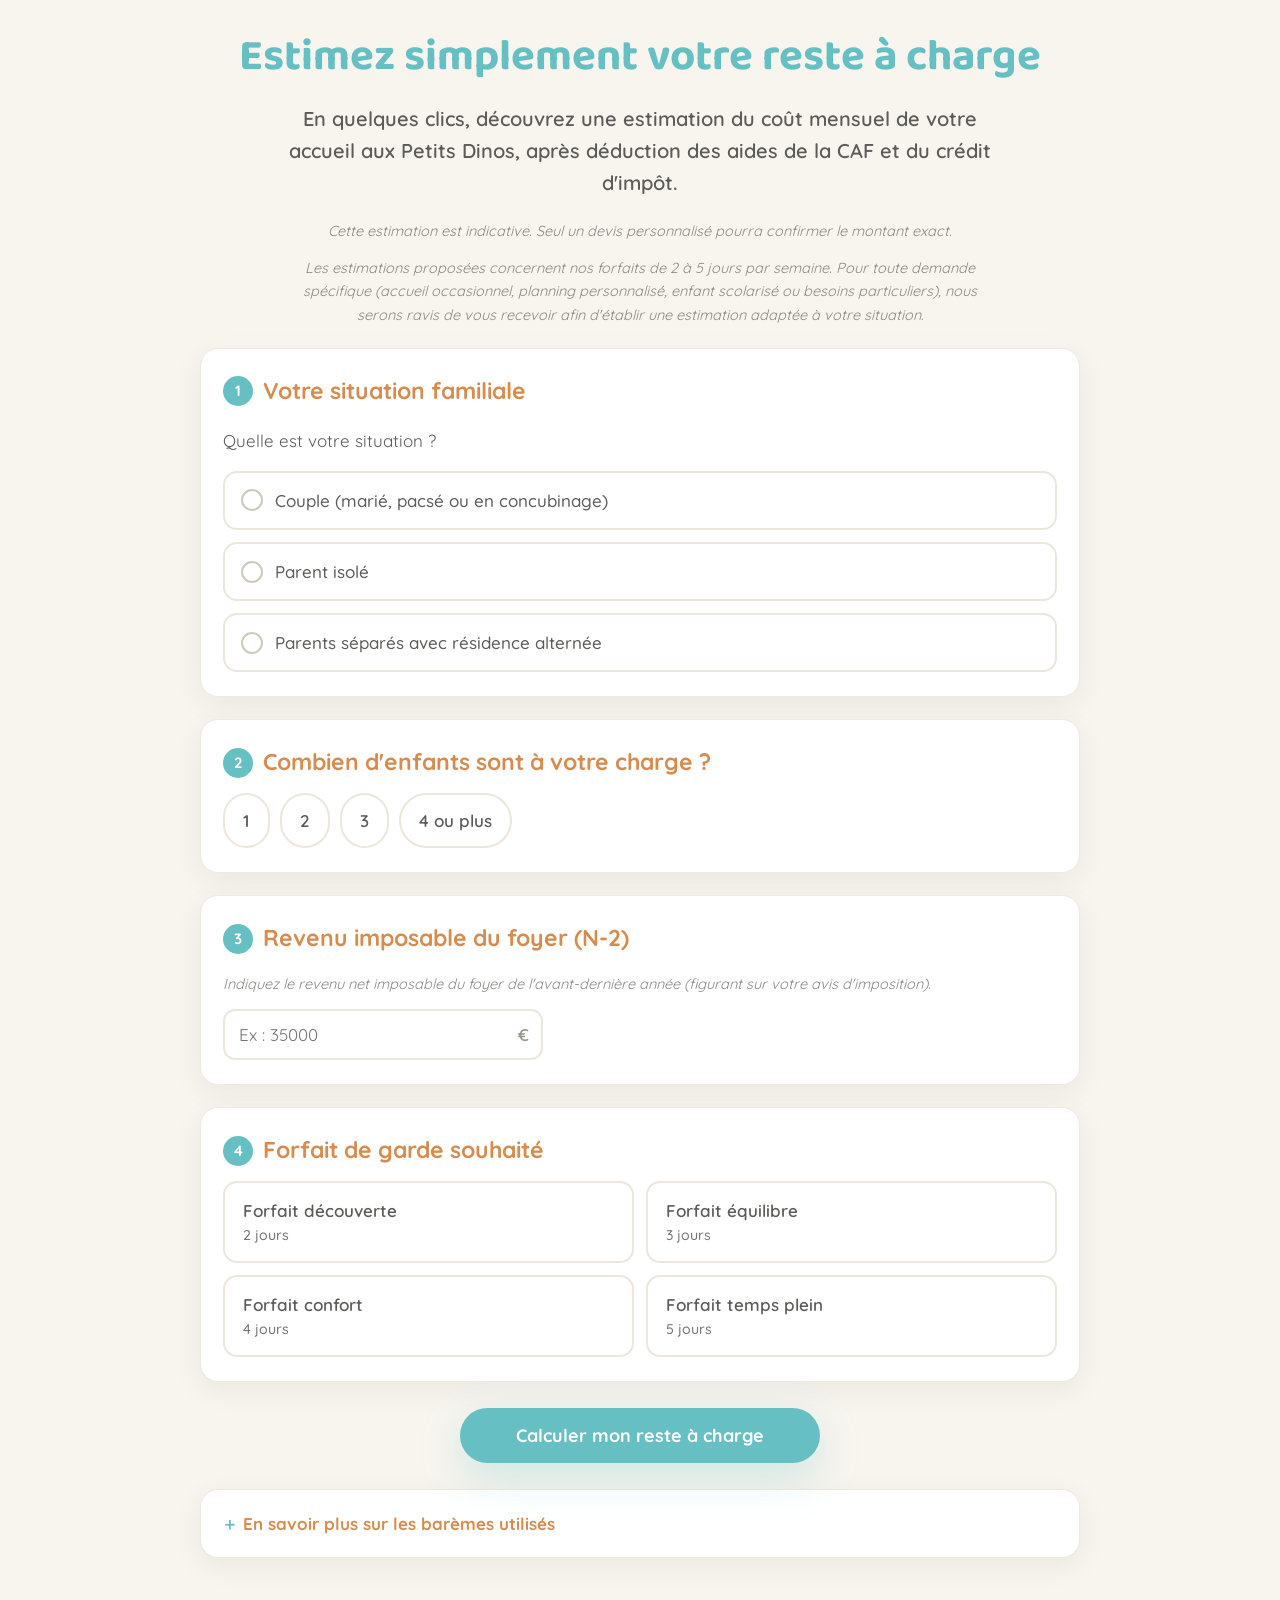
==== commit 2cd12fb8: "fixed" ====
--- a/daggy/index.html
+++ b/daggy/index.html
@@ -263,10 +263,42 @@
       border-color: var(--turquoise);
     }
 
+    #forfaits {
+      display: grid;
+      grid-template-columns: 1fr 1fr;
+      gap: 12px;
+      margin-top: 12px;
+    }
+
     .forfait-chip {
       border-radius: 14px;
       padding: 14px 18px;
       text-align: left;
+      position: relative;
+      display: flex;
+      flex-direction: column;
+      border: 2px solid #ece6dc;
+      cursor: pointer;
+      font-weight: 600;
+      background: #fff;
+      transition: all .15s ease;
+      user-select: none;
+    }
+
+    .forfait-chip:hover {
+      border-color: var(--turquoise);
+    }
+
+    .forfait-chip input {
+      position: absolute;
+      opacity: 0;
+      pointer-events: none;
+    }
+
+    .forfait-chip.selected {
+      background: var(--turquoise);
+      color: #fff;
+      border-color: var(--turquoise);
     }
 
     .forfait-chip small {
@@ -575,6 +607,10 @@
         grid-template-columns: 1fr;
       }
 
+      #forfaits {
+        grid-template-columns: 1fr;
+      }
+
       .card {
         padding: 20px 16px;
       }
@@ -664,7 +700,7 @@
         <div class="step-head"><span class="step-num">4</span>
           <h2>Forfait de garde souhaité</h2>
         </div>
-        <div class="chips" id="forfaits"><!-- rempli par le script --></div>
+        <div id="forfaits"><!-- rempli par le script --></div>
       </section>
 
       <div class="error-msg" id="error">Merci de compléter toutes les étapes pour lancer l'estimation.</div>
@@ -801,8 +837,8 @@
     /* ---------- Remplissage dynamique ---------- */
     function initForfaits() {
       const wrap = $("#forfaits");
-      // affichés de 5 vers 2 jours
-      [...CONFIG.forfaits].sort((a, b) => b.jours - a.jours).forEach(f => {
+      // affichés de 2 vers 5 jours
+      [...CONFIG.forfaits].sort((a, b) => a.jours - b.jours).forEach(f => {
         const label = document.createElement("label");
         label.className = "chip forfait-chip";
         label.innerHTML = `<input type="radio" name="forfait" value="${f.id}">${f.nom}
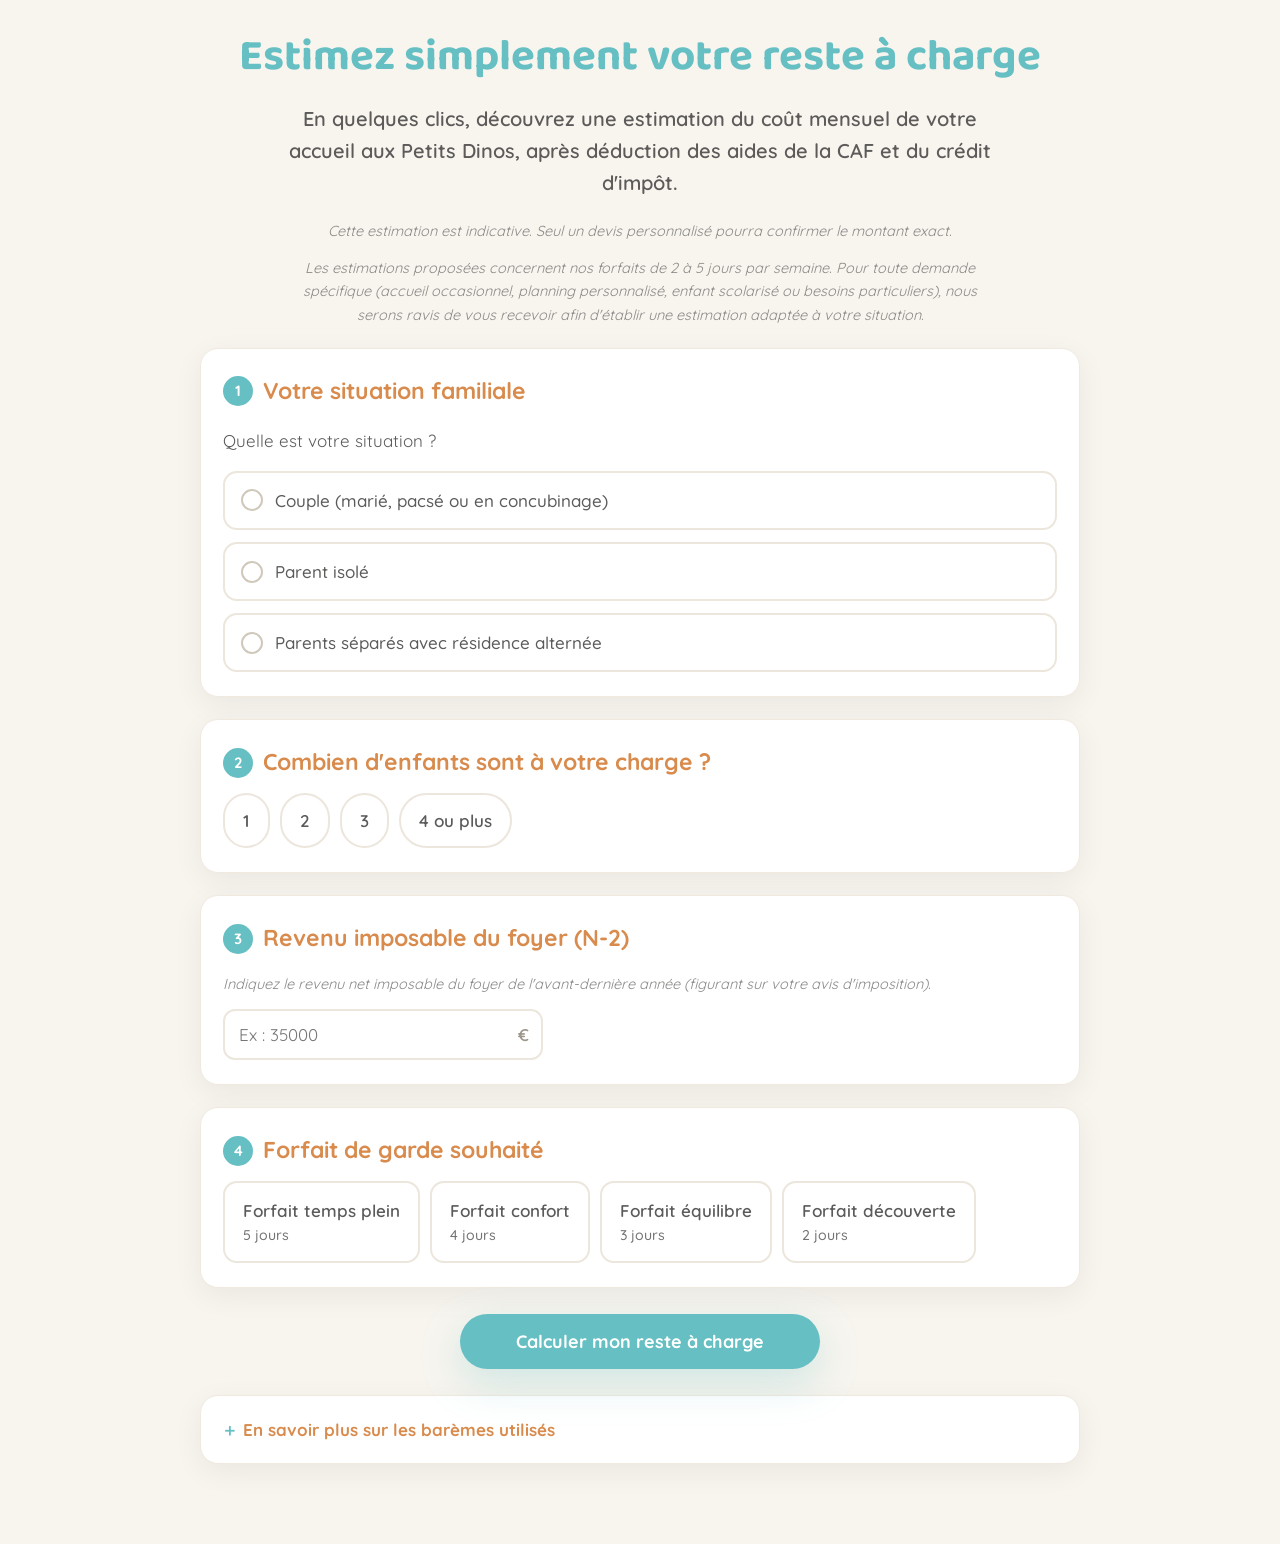
==== commit 312e3306: "auto scrolled" ====
--- a/daggy/index.html
+++ b/daggy/index.html
@@ -263,42 +263,10 @@
       border-color: var(--turquoise);
     }
 
-    #forfaits {
-      display: grid;
-      grid-template-columns: 1fr 1fr;
-      gap: 12px;
-      margin-top: 12px;
-    }
-
     .forfait-chip {
       border-radius: 14px;
       padding: 14px 18px;
       text-align: left;
-      position: relative;
-      display: flex;
-      flex-direction: column;
-      border: 2px solid #ece6dc;
-      cursor: pointer;
-      font-weight: 600;
-      background: #fff;
-      transition: all .15s ease;
-      user-select: none;
-    }
-
-    .forfait-chip:hover {
-      border-color: var(--turquoise);
-    }
-
-    .forfait-chip input {
-      position: absolute;
-      opacity: 0;
-      pointer-events: none;
-    }
-
-    .forfait-chip.selected {
-      background: var(--turquoise);
-      color: #fff;
-      border-color: var(--turquoise);
     }
 
     .forfait-chip small {
@@ -607,10 +575,6 @@
         grid-template-columns: 1fr;
       }
 
-      #forfaits {
-        grid-template-columns: 1fr;
-      }
-
       .card {
         padding: 20px 16px;
       }
@@ -700,7 +664,7 @@
         <div class="step-head"><span class="step-num">4</span>
           <h2>Forfait de garde souhaité</h2>
         </div>
-        <div id="forfaits"><!-- rempli par le script --></div>
+        <div class="chips" id="forfaits"><!-- rempli par le script --></div>
       </section>
 
       <div class="error-msg" id="error">Merci de compléter toutes les étapes pour lancer l'estimation.</div>
@@ -837,8 +801,8 @@
     /* ---------- Remplissage dynamique ---------- */
     function initForfaits() {
       const wrap = $("#forfaits");
-      // affichés de 2 vers 5 jours
-      [...CONFIG.forfaits].sort((a, b) => a.jours - b.jours).forEach(f => {
+      // affichés de 5 vers 2 jours
+      [...CONFIG.forfaits].sort((a, b) => b.jours - a.jours).forEach(f => {
         const label = document.createElement("label");
         label.className = "chip forfait-chip";
         label.innerHTML = `<input type="radio" name="forfait" value="${f.id}">${f.nom}
@@ -937,7 +901,9 @@
       $("#form").classList.add("hidden");
       const res = $("#resultats");
       res.style.display = "block";
-      res.scrollIntoView({ behavior: "smooth", block: "start" });
+      // On centre la vue sur la carte du forfait choisi
+      const carteChoisie = res.querySelector(".rcard.choisi");
+      (carteChoisie || res).scrollIntoView({ behavior: "smooth", block: "center" });
     }
 
     /* ---------- Interactions ---------- */
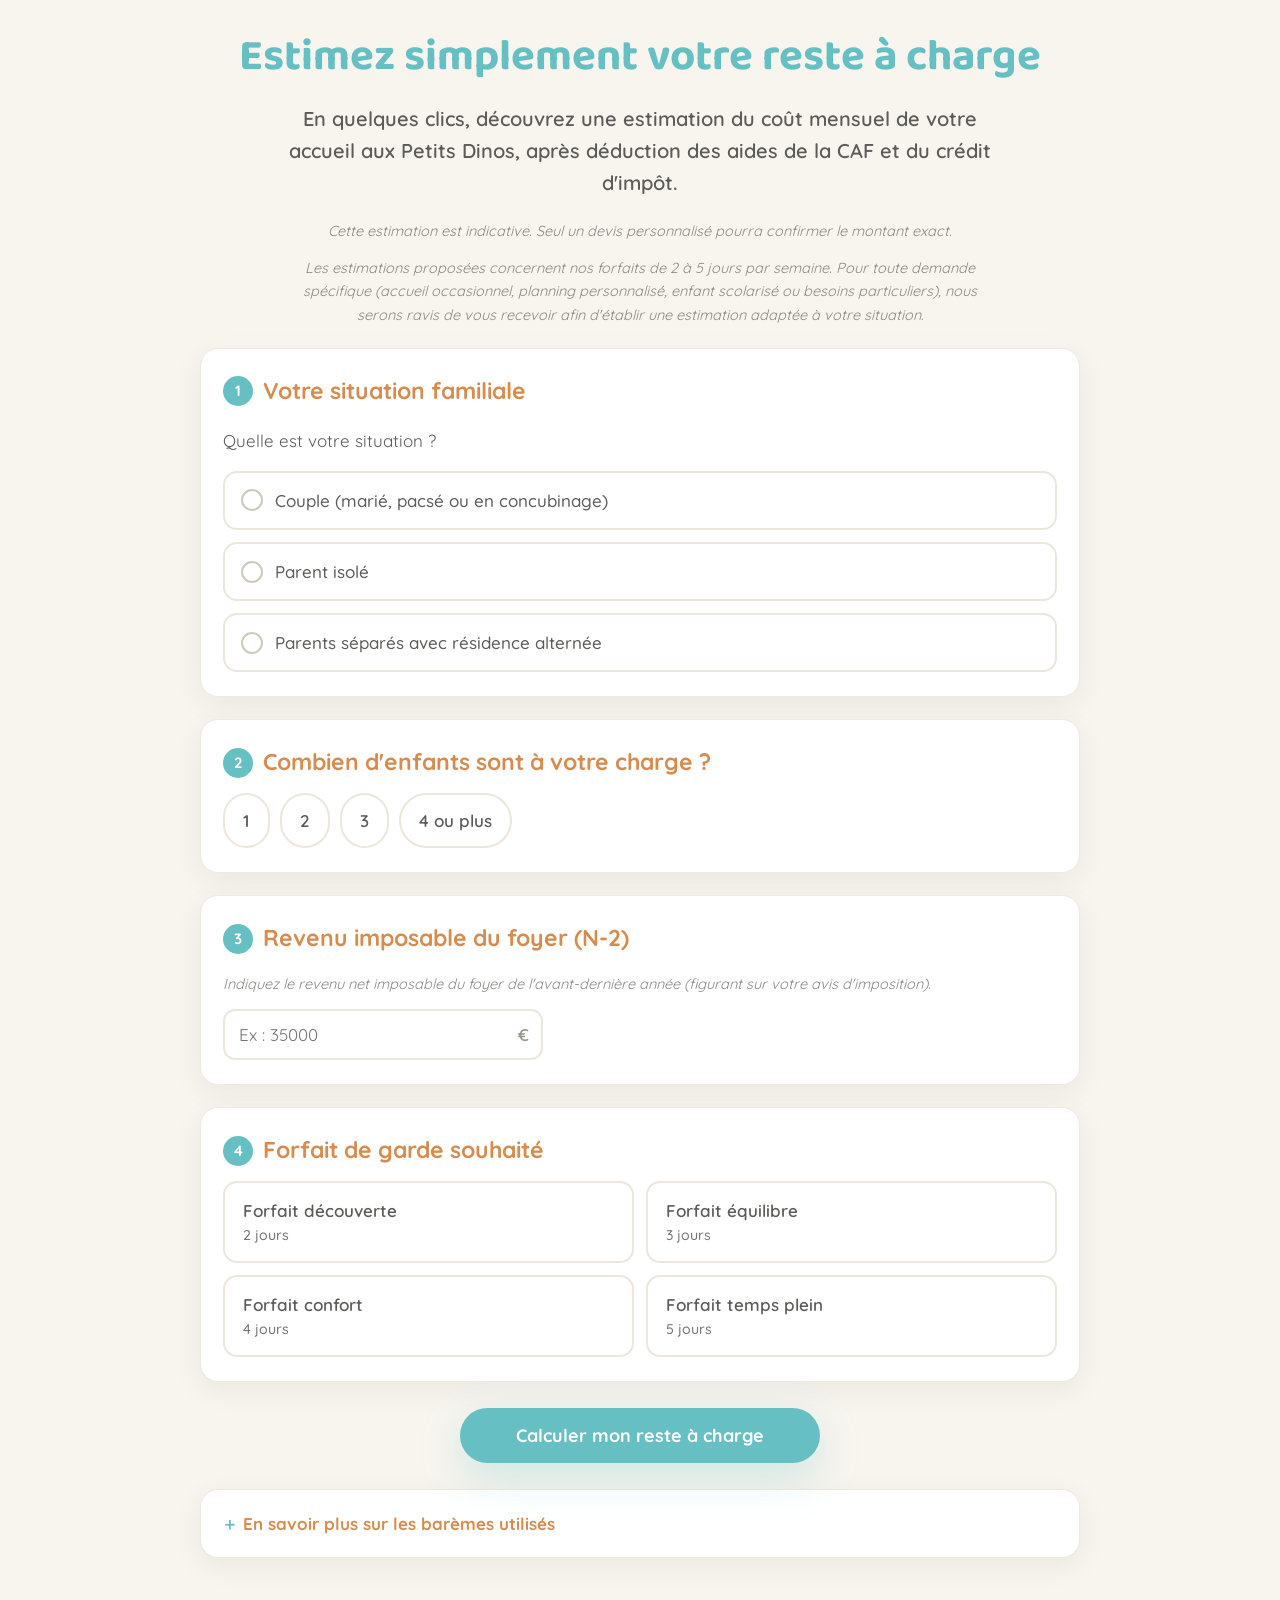
==== commit c780d6d4: "auto scrolled (#14)" ====
--- a/daggy/index.html
+++ b/daggy/index.html
@@ -263,10 +263,42 @@
       border-color: var(--turquoise);
     }
 
+    #forfaits {
+      display: grid;
+      grid-template-columns: 1fr 1fr;
+      gap: 12px;
+      margin-top: 12px;
+    }
+
     .forfait-chip {
       border-radius: 14px;
       padding: 14px 18px;
       text-align: left;
+      position: relative;
+      display: flex;
+      flex-direction: column;
+      border: 2px solid #ece6dc;
+      cursor: pointer;
+      font-weight: 600;
+      background: #fff;
+      transition: all .15s ease;
+      user-select: none;
+    }
+
+    .forfait-chip:hover {
+      border-color: var(--turquoise);
+    }
+
+    .forfait-chip input {
+      position: absolute;
+      opacity: 0;
+      pointer-events: none;
+    }
+
+    .forfait-chip.selected {
+      background: var(--turquoise);
+      color: #fff;
+      border-color: var(--turquoise);
     }
 
     .forfait-chip small {
@@ -575,6 +607,10 @@
         grid-template-columns: 1fr;
       }
 
+      #forfaits {
+        grid-template-columns: 1fr;
+      }
+
       .card {
         padding: 20px 16px;
       }
@@ -664,7 +700,7 @@
         <div class="step-head"><span class="step-num">4</span>
           <h2>Forfait de garde souhaité</h2>
         </div>
-        <div class="chips" id="forfaits"><!-- rempli par le script --></div>
+        <div id="forfaits"><!-- rempli par le script --></div>
       </section>
 
       <div class="error-msg" id="error">Merci de compléter toutes les étapes pour lancer l'estimation.</div>
@@ -801,8 +837,8 @@
     /* ---------- Remplissage dynamique ---------- */
     function initForfaits() {
       const wrap = $("#forfaits");
-      // affichés de 5 vers 2 jours
-      [...CONFIG.forfaits].sort((a, b) => b.jours - a.jours).forEach(f => {
+      // affichés de 2 vers 5 jours
+      [...CONFIG.forfaits].sort((a, b) => a.jours - b.jours).forEach(f => {
         const label = document.createElement("label");
         label.className = "chip forfait-chip";
         label.innerHTML = `<input type="radio" name="forfait" value="${f.id}">${f.nom}
